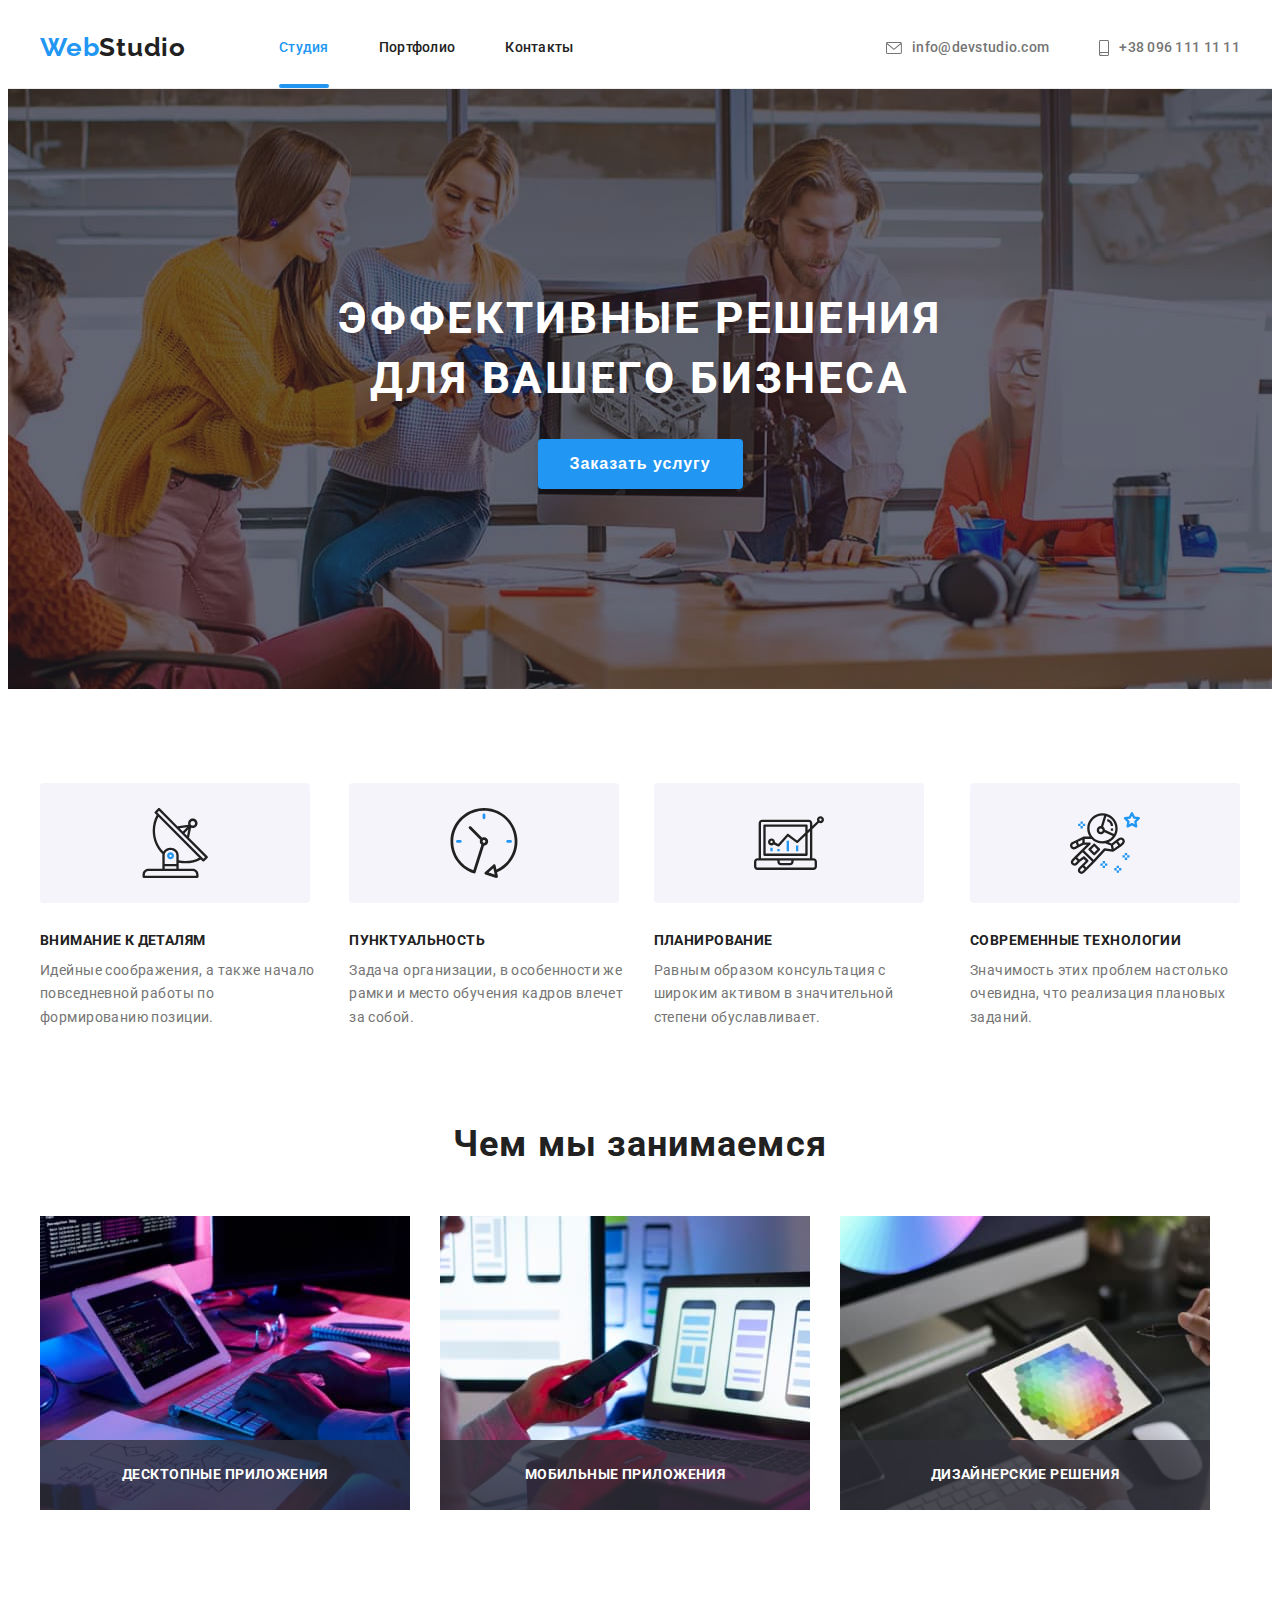
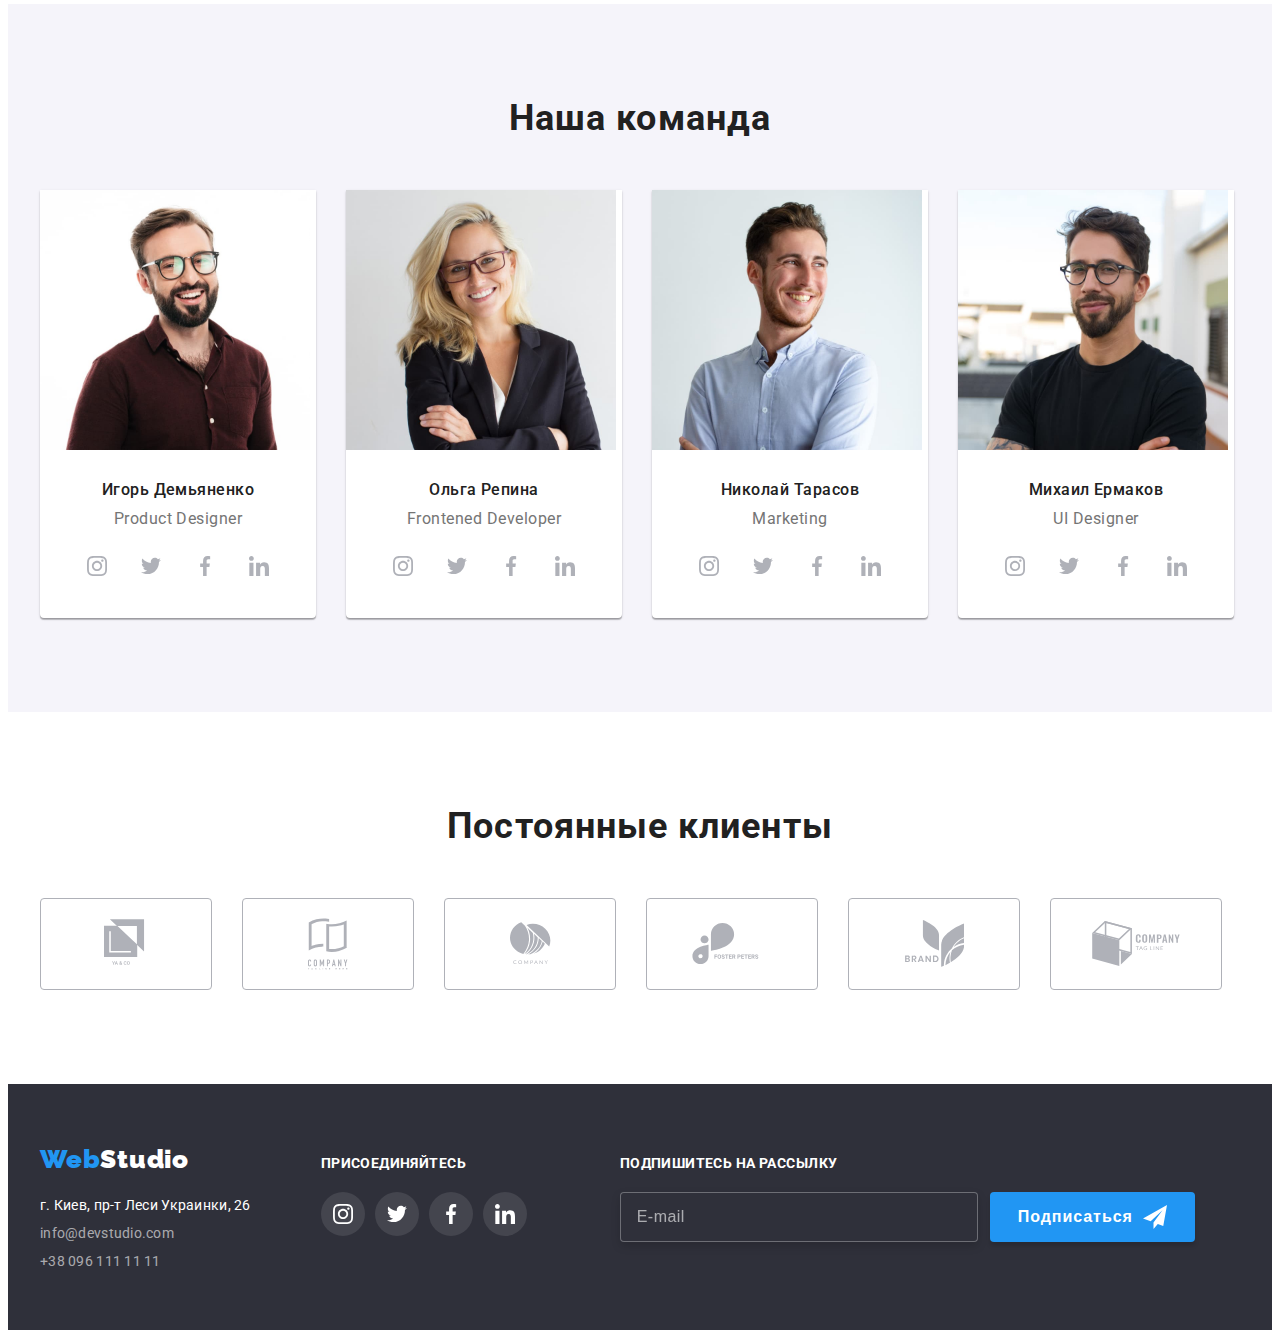
==== index.html @ 738a0e09 "added  files" ====
<!DOCTYPE html>
<html lang="ru">
<head>
    <meta charset="UTF-8">
    <meta http-equiv="X-UA-Compatible" content="IE=edge">
    <meta name="viewport" content="width=device-width, initial-scale=1.0">
     <title> Студия </title>
     <link rel="preconnect" href="https://fonts.gstatic.com">
    <link href="https://fonts.googleapis.com/css2?family=Raleway:wght@700&family=Roboto:wght@400;500;700;900&display=swap"
        rel="stylesheet">
    <link rel="stylesheet" href="https://cdnjs.cloudflare.com/ajax/libs/modern-normalize/1.0.0/modern-normalize.min.css" integrity="sha512-ISS7cAi1PEhQ8jnbJpJZMd29NlhNj4AWYyLOSp2CE/CsHxTCu+r+t0D2yoJudVrd0/8fTVPUVDzY5Tvli75u/g==" crossorigin="anonymous" />
    <link rel="stylesheet" href="./css/main.min.css">
</head>
<body class="body">
    <header class="page-header page-header--border">
        <div class="container header">
            <nav class="navigation">
                <a class="logo logo__theme-light link" href="./index.html">
                    <span class="logo__accent-text ">Web</span>Studio </a>
                <ul class="navigation__list list">
                    <li class="navigation__item">
                        <a class="navigation__link link navigation__link--current" href="./index.html">Студия</a>
                    </li>
                    <li class="navigation__item">
                        <a class="navigation__link link"
                            href="./portfolio.html">Портфолио</a>
                    </li>
                    <li class="navigation__item">
                        <a class="navigation__link link" href="">Контакты</a>
                    </li>
                </ul>
            </nav>
            <ul class="navigation__list list">
                <li class="navigation__item"> <a class="navigation__contact link" href="mailto:info@devstudio.com">
                        <svg class="navigation__icon" width="16" height="12">
                            <use href="./images/icons.svg#envelope"></use>
                        </svg>
                        info@devstudio.com</a></li>
                <li class="navigation__item">
                    <a class="navigation__contact link" href="tel:+380961111111">
                        <svg class="navigation__icon" width="10" height="16">
                            <use href="./images/icons.svg#smartphone"></use>
                        </svg>
                        +38 096 111 11 11</a>
                </li>
            </ul>
        </div>
    </header>
    <main>
    <!--HERO-->
    <section class="page-hero page-hero--overlay">
        <div class="container">
    <h1 class="hero__title" > Эффективные решения<br/>
        для вашего бизнеса
    </h1>
    <button class="button hero__button button--active" type="button" data-modal-open>Заказать услугу</button>
</div>
    </section>

    <!--softskills-->
    <section class="page-feature">
        <h2 class="visually-hidden">Особенности</h2>
<div class="container">
    <ul class="feature list">
        <li class="feature__item ">
            <div class="feature__logo">
                <svg class="feature__image" width="70" height="70">
                    <use href="./images/icons.svg#antenna"></use>
                </svg>
            </div>
            <h3 class="feature__title ">Внимание к деталям</h3>
            <p class="feature__text"> Идейные соображения, а также начало повседневной работы по формированию позиции.</p>
        </li>
        <li class="feature__item">
            <div class="feature__logo">
                <svg class="feature__image" width="70" height="70">
                    <use href="./images/icons.svg#clock"></use>
                </svg>
            </div>
            <h3 class="feature__title">Пунктуальность</h3>
            <p class="feature__text">Задача организации, в особенности же рамки и место обучения кадров влечет за собой.</p>
        </li>
        <li class="feature__item">
            <div class="feature__logo">
                <svg class="feature__image" width="70" height="70">
                    <use href="./images/icons.svg#diagram"></use>
                </svg>
           </div>
            <h3 class="feature__title">Планирование</h3>
            <p class="feature__text">Равным образом консультация с широким активом в значительной степени обуславливает.</p>
        </li>
        <li class="feature__item">
            <div class="feature__logo">
                <svg class="feature__image" width="70" height="70">
                    <use href="./images/icons.svg#astronaut"></use>
                </svg>
           </div>
            <h3 class="feature__title ">Современные технологии</h3>
            <p class="feature__text">Значимость этих проблем настолько очевидна, что реализация плановых заданий.</p>
        </li>
    </ul>
</div>
    </section >
    <!--Whatwearedoing-->
    <section class="page-work">
    <div class="container">
        <h2 class="title">Чем мы занимаемся</h2>
        <ul class="work list"> 
            <li class="work__item">
                <div class="thumb">
                    <img  class="thumb__image" src="./images/whatwearedoing/img-11.jpg" alt="написание программы по алгоритму" width="370">
                    <div class="product">
                        <p class="product__name">Десктопные приложения</p>
                    </div>   
                </div>
            </li>
            <li class="work__item">
                <div class="thumb">
                    <img  class="thumb__image" src="./images/whatwearedoing/img-22.jpg" alt="составление дизайна для мобильного" width="370" >
                    <div class="product">
                        <p class="product__name">Мобильные приложения</p>
                    </div>
                </div>
            </li>

                    <li class="work__item">
                        <div class="thumb">
                            <img  class="thumb__image" src="./images/whatwearedoing/img-33.jpg" alt="выбор цвета" width="370">
                            <div class="product">
                                <p class="product__name">Дизайнерские решения</p>
                            </div>
                        </div>
                    </li>
        </ul>
    </div>
    </section>
    <!--Ourteam-->  
    <section class="page-team">
     <div class="container">
        <h2 class   ="title">Наша команда</h2>
      <ul class="team list">
          <li class="team__item"><img class="team__image" src="./images/ourteam/img-11.jpg" alt="Игорь Демьяненко " width="270" height="260">
    <div class="card">
        <h3 class="card__name">Игорь Демьяненко</h3>
    <p class="card__position">Product Designer</p>      
    <ul class="social-networks list">
        <li class="social-networks__item">
            <a class="social-networks__link link" href="">
                <svg class="social-networks__icon" width="20" height="20">
                    <use href="./images/icons.svg#instagram"></use>
                </svg>
            </a>
        </li>
        <li class="social-networks__item">
            <a class="social-networks__link link" href="">
                <svg class="social-networks__icon" width="20" height="20">
                    <use href="./images/icons.svg#twitter"></use>
                </svg>
            </a>
        </li>
        <li class="social-networks__item">
            <a class="social-networks__link link" href="">
                <svg class="social-networks__icon" width="20" height="20">
                    <use href="./images/icons.svg#facebook"></use>
                </svg>
            </a>
        </li>
        <li class="social-networks__item">
            <a class="social-networks__link link" href="">
                <svg class="social-networks__icon" width="20" height="20">
                    <use href="./images/icons.svg#linkedin"></use>
                </svg>
            </a>
        </li>                            
    </ul>
</div>
</li>
      <li class="team__item">
          <img class="team__image" src="./images/ourteam/img-44.jpg" alt="Ольга Репина"  width="270" height="260">
       <div class="card">
        <h3 class="card__name">Ольга Репина</h3>
    <p class="card__position">Frontened Developer</p>
    <ul class="social-networks list">
        <li class="social-networks__item">
            <a class="social-networks__link link" href="">
                <svg class="social-networks__icon" width="20" height="20">
                    <use href="./images/icons.svg#instagram"></use>
                </svg>
            </a>
        </li>
        <li class="social-networks__item">
            <a class="social-networks__link link" href="">
                <svg class="social-networks__icon" width="20" height="20">
                    <use href="./images/icons.svg#twitter"></use>
                </svg>
            </a>
        </li>
        <li class="social-networks__item">
            <a class="social-networks__link link" href="">
                <svg class="social-networks__icon" width="20" height="20">
                    <use href="./images/icons.svg#facebook"></use>
                </svg>
            </a>
        </li>
        <li class="social-networks__item">
            <a class="social-networks__link link" href="">
                <svg class="social-networks__icon" width="20" height="20">
                    <use href="./images/icons.svg#linkedin"></use>
                </svg>
            </a>
        </li>                            
    </ul>
</div>  
</li>
      <li class="team__item"><img  class="team__image" src="./images/ourteam/img-33.jpg" alt="Николай Тарасов"  width="270" height="260">
        <div class="card">
        <h3 class="card__name">Николай Тарасов</h3>
    <p class="card__position">Marketing</p>
    <ul class="social-networks list">
        <li class="social-networks__item">
            <a class="social-networks__link" href="">
                <svg class="social-networks__icon" width="20" height="20">
                    <use href="./images/icons.svg#instagram"></use>
                </svg>
            </a>
        </li>
        <li class="social-networks__item">
            <a class="social-networks__link" href="">
                <svg class="social-networks__icon" width="20" height="20">
                    <use href="./images/icons.svg#twitter"></use>
                </svg>
            </a>
        </li>
        <li class="social-networks__item">
            <a class="social-networks__link" href="">
                <svg class="social-networks__icon" width="20" height="20">
                    <use href="./images/icons.svg#facebook"></use>
                </svg>
            </a>
        </li>
        <li class="social-networks__item">
            <a class="social-networks__link" href="">
                <svg class="social-networks__icon" width="20" height="20">
                    <use href="./images/icons.svg#linkedin"></use>
                </svg>
            </a>
        </li>                            
    </ul>
        </div>
        </li>
      <li class="team__item">
          <img class="team__image" src="./images/ourteam/img-22.jpg" alt="Михаил Ермаков"  width="270" height="260">
        <div class="card">
        <h3 class="card__name">Михаил Ермаков</h3>
    <p class="card__position">UI Designer</p>
    <ul class="social-networks list">
        <li class="social-networks__item">
            <a class="social-networks__link" href="">
                <svg class="social-networks__icon" width="20" height="20">
                    <use href="./images/icons.svg#instagram"></use>
                </svg>
            </a>
        </li>
        <li class="social-networks__item">
            <a class="social-networks__link" href="">
                <svg class="social-networks__icon" width="20" height="20">
                    <use href="./images/icons.svg#twitter"></use>
                </svg>
            </a>
        </li>
        <li class="social-networks__item">
            <a class="social-networks__link" href="">
                <svg class="social-networks__icon" width="20" height="20">
                    <use href="./images/icons.svg#facebook"></use>
                </svg>
            </a>
        </li>
        <li class="social-networks__item">
            <a class="social-networks__link" href="">
                <svg class="social-networks__icon" width="20" height="20">
                    <use href="./images/icons.svg#linkedin"></use>
                </svg>
            </a>
        </li>                            
    </ul>
</div>
</li>
</ul>
</div>
</section>
  <!--Regular customers-->
      <section class="page-clients">
        <div class="container">
            <h2 class="title">Постоянные клиенты</h2>
            <ul class="clients list">
                <li class="clients__item">
                    <a class="clients__link link" href="">
                        <svg class="clients__icon" width="44.27" height="49.23">
                            <use href="./images/icons.svg#client1"></use>
                        </svg>
                    </a>
                </li>
                <li class="clients__item">
                    <a class="clients__link link" href="">
                        <svg class="clients__icon" width="40" height="52">
                            <use href="./images/icons.svg#client2"></use>
                        </svg>
                    </a>
                </li>
                <li class="clients__item">
                    <a class="clients__link link" href="">
                        <svg class="clients__icon" width="41" height="42.6">
                            <use href="./images/icons.svg#client3"></use>
                        </svg>
                    </a>
                </li>
                <li class="clients__item">
                    <a class="clients__link link" href="">
                        <svg class="clients__icon" width="79.66" height="42.02">
                            <use href="./images/icons.svg#client4"></use>
                        </svg>
                    </a>
                </li>
                <li class="clients__item">
                    <a class="clients__link link" href="">
                        <svg class="clients__icon" width="59" height="47">
                            <use href="./images/icons.svg#client5"></use>
                        </svg>
                    </a>
                </li>
                <li class="clients__item">
                    <a class="clients__link link" href="">
                        <svg class="clients__icon" width="88.48" height="45.44">
                            <use href="./images/icons.svg#client6"></use>
                        </svg>
                    </a>
                </li>                   
            </ul>
        </div>
    </section>
    </main>
    <!--Contact information-->
    <footer class="page-footer">
      <div class="container">
            <div>
                <a class="logo logo__theme-dark link" href="./index.html">
                    <span class="logo__accent-text ">Web</span>Studio </a>
                <address class="address">
                    <ul class="address__list list">
                        <li class="address__item">
                            <a class="address__link link" href="https://goo.gl/maps/1tTXgN1BTGEtPTfN8"
                                target="_blank" rel="noopener noreferrer"> г. Киев, пр-т Леси Украинки, 26</a></li>
                        <li class="address__item">
                            <a class="address__link page-footer__contact link" href="mailto:info@devstudio.com">info@devstudio.com</a></li>
                        <li class="address__item">
                            <a class="address__link page-footer__contact link" href="tel:380961111111">+38 096 111 11 11</a>
                        </li>
                    </ul>
                </address>
            </div>
            <div class="footer-social">
                <h2 class="footer-social__title">присоединяйтесь</h2>
                <ul class="footer-social__list list">
                    <li class="footer-social__item">
                        <a class="footer-social__link link" href="">
                            <svg class="footer-social__icon" width="20" height="20">
                                <use href="./images/icons.svg#instagram"></use>
                            </svg>
                        </a>
                    </li>
                    <li class="footer-social__item">
                        <a class="footer-social__link link" href="">
                            <svg class="footer-social__icon" width="20" height="20">
                                <use href="./images/icons.svg#twitter"></use>
                            </svg>
                        </a>
                    </li>
                    <li class="footer-social__item">
                        <a class="footer-social__link link" href="">
                            <svg class="footer-social__icon" width="20" height="20">
                                <use href="./images/icons.svg#facebook"></use>
                            </svg>
                        </a>
                    </li>
                    <li class="footer-social__item">
                        <a class="footer-social__link link" href="">
                            <svg class="footer-social__icon" width="20" height="20">
                                <use href="./images/icons.svg#linkedin"></use>
                            </svg>
                        </a>
                    </li>
                </ul>
            </div>
            <div class="subscription">
                <b class="subscription__title">Подпишитесь на рассылку</b>
                <form class="subscription__form">
                    <input class="subscription__email" type="email" name="subscription-email" placeholder="E-mail">
                    <button class="button subscription__button" type="submit">Подписаться
                        <svg class="button__icon" width="24" height="24">
                            <use href="./images/icons.svg#icon-send"></use>
                        </svg>
                    </button>
                </form>
            </div>
        </div>       
    </footer>

    <div class="backdrop is-hidden" data-modal>
        <div class="modal">
            <button class="modal-button--close" type="button" data-modal-close>
                <svg class="modal-button__icon" width="18" height="18">
                    <use href="./images/icons.svg#close-black"></use>
                </svg>
                </button>
                <form  class="modal-form" autocomplete="off">
                    <b class="message">Оставьте свои данные, мы вам перезвоним</b>
                    <label for="name" class="modal-form__field">Имя</label>
                        <div class="form-wrapper">
                            <input class="form-wrapper__input" type="text" name="name" id="name" required minlength="2">
                            <svg class="form-wrapper__icon" width="18" height="18">
                                <use href="./images/icons.svg#person-black"></use>
                            </svg>
                        </div>
                    
                        <label for="tel" class="modal-form__field">Телефон</label>
                        <div class="form-wrapper">
                            <input class="form-wrapper__input" type="tel" name="tel" id="tel" required pattern="[0-9]{3}-[0-9]{3}-[0-9]{2}-[0-9]{2}">
                            <svg class="form-wrapper__icon" width="18" height="18">
                                <use href="./images/icons.svg#phone-black"></use>
                            </svg>
                        </div>
        
                        <label for="mail" class="modal-form__field">Почта</label>
                        <div class="form-wrapper">
                            <input class="form-wrapper__input" type="email" name="mail" id="mail">
                            <svg class="form-wrapper__icon" width="18" height="18">
                                <use href="./images/icons.svg#email-black"></use>
                            </svg>
                        </div>
                        <label class="modal-form__field" for="comment">Комментарий</label>
                        <textarea class="modal-form__message" name="comment" id="comment" placeholder="Введите текст"></textarea>
                        <input class="modal-form__term visually-hidden" type="checkbox" name="user-term" id="user-term">
                        <label class="modal-form__check-desc" for="user-term">Соглашаюсь с рассылкой и принимаю&nbsp;
                            <a class="policy-link" href="">Условия договора</a>
                        </label>
                       
                       
                        <button class="button form__button button--active" type="submit">Отправить</button>   
                        
                        
                </form>
        </div>
    </div>

    <script src="./js/modal.js"></script>
</body>
</html>
---- css/main.min.css ----
:root{--main-font: "Roboto", sans-serif;--secondary-font: "Raleway", sans-serif;--primary-text-colour: #757575;--title-text-colour: #ffffff;--secondary-title-text-colour: #212121;--primary-bg-colour: #ffffff;--secondary-bg-colour: #2f303a;--third-bg-colour: #188ce8;--accent-colour: #2196f3;--fourth-bg-colour: #f5f4fa;--footer-colour: rgba(255, 255, 255, 0.6);--our-team-color: #f5f4fa;--footer-1: rgba(255, 255, 255, 0.1);--timing-function: cubic-bezier(0.4, 0, 0.2, 1)}.visually-hidden{position:absolute !important;clip:rect(1px 1px 1px 1px);clip:rect(1px, 1px, 1px, 1px);padding:0 !important;border:0 !important;height:1px !important;width:1px !important;overflow:hidden}body{background-color:var(--primary-bg-colour);color:var(--primary-text-colour);font-family:var(--main-font)}h1,h2,h3,p{margin:0}ul,ol{margin:0;padding:0}img{display:block}.link{text-decoration:none}.list{list-style:none}.address{font-style:normal}.container{width:1200px;margin:0 auto;padding-left:15px;padding-right:15px}.logo{font-family:var(--secondary-font);font-weight:900;font-size:26px;line-height:1.19;letter-spacing:0.03em;display:inline-block}.logo__theme-light{color:var(--secondary-title-text-colour);font-weight:bold;margin-right:93px;padding-top:24px;padding-bottom:25px}.logo__accent-text{font-size:26px;line-height:1.19;color:var(--accent-colour)}.logo__theme-dark{color:var(--primary-bg-colour);margin-bottom:20px}.title{font-weight:700;font-size:36px;line-height:1.16;text-align:center;letter-spacing:0.03em;color:var(--secondary-title-text-colour);margin-bottom:50px}.page-header--border{border-bottom:1px solid #ececec}.button{display:flex;min-width:200px;padding:10px 32px;align-items:center;text-align:center;font-weight:700;font-size:16px;line-height:1.87;letter-spacing:0.06em;cursor:pointer;color:var(--primary-bg-colour);background-color:var(--accent-colour);border-style:none;box-shadow:0px 4px 4px rgba(0,0,0,0.15);border-radius:4px;transition:background-color 250ms var(--timing-function)}.button--active:hover,.button--active:focus{background-color:var(--third-bg-colour)}.page-header .container{display:flex;align-items:center}.navigation{display:flex;align-items:center}.navigation__list{display:flex;align-items:center;margin-left:auto}.navigation__item:not(:last-child){margin-right:50px}.navigation__contact{font-family:var(--main-font);font-weight:500;font-size:14px;line-height:1.14;letter-spacing:0.02em;color:var(--primary-text-colour);padding-top:32px;padding-bottom:32px;display:inline-block}.navigation__link{font-family:var(--main-font);font-weight:500;font-size:14px;line-height:1.14;letter-spacing:0.02em;color:var(--secondary-title-text-colour);padding-top:32px;padding-bottom:32px;display:inline-block;transition:color 250ms var(--timing-function)}.navigation__link:hover,.navigation__link:focus,.navigation__link:active{color:var(--accent-colour)}.navigation__contact:hover,.navigation__contact:focus,.navigation__contact:active{color:var(--accent-colour)}.navigation__link--current{color:var(--accent-colour)}.navigation__contact{display:flex;align-items:center;fill:currentcolor;transition:color 250ms var(--timing-function)}.navigation__icon{margin-right:10px;transition:fill 250ms var(--timing-function)}.navigation__contact:hover .navigation_icon,.navigation__contact:focus .navigation_icon{fill:var(--accent-colour)}.navigation__item{position:relative}.navigation__link--current::after{content:"";bottom:0;left:0;position:absolute;width:100%;height:4px;border-radius:2px;background-color:var(--accent-colour)}.page-hero{background-color:var(--secondary-bg-colour);text-align:center}.page-hero--overlay{max-width:1600px;max-height:600px;margin-left:auto;margin-right:auto;background-image:linear-gradient(to right, rgba(47,48,58,0.4), rgba(47,48,58,0.4)),url("../images/hero.jpg");background-repeat:no-repeat;background-position:center;background-size:cover}.page-hero .container{padding-top:200px;padding-bottom:200px}.hero__title{font-weight:700;font-size:44px;line-height:1.36;text-align:center;letter-spacing:0.06em;text-transform:uppercase;color:var(--primary-bg-colour);margin-bottom:30px}.hero__button{display:inline-block}.page-feature{padding-top:94px}.feature{display:flex}.feature .feature__item{width:calc((100%-90px) / 4);margin-right:30px}.feature .feature__item:last-child{margin-right:0}.feature__title{font-weight:700;font-size:14px;line-height:1.14;letter-spacing:0.03em;text-transform:uppercase;color:var(--secondary-title-text-colour);margin-bottom:10px}.feature__text{font-weight:400;font-size:14px;line-height:1.71;letter-spacing:0.03em}.feature__logo{display:flex;width:270px;height:120px;align-items:center;justify-content:center;border-radius:4px;background-color:var(--our-team-color);margin-bottom:30px}.page-work{padding-top:94px;padding-bottom:94px}.work{display:flex}.work .work__item{width:calc((100% - 60px) / 3);margin-right:30px}.work__item :last-child{margin-right:0}.thumb{position:relative}.product{position:absolute;bottom:0;left:0;width:370px;height:70px;background:rgba(47,48,58,0.8);display:flex;align-items:center;justify-content:center;opacity:1;transition:opacity 250ms var(--timing-function)}.product__name{font-weight:700;font-size:14px;line-height:1.14;letter-spacing:0.03em;text-transform:uppercase;color:var(--primary-bg-colour)}.page-team{background-color:var(--our-team-color);padding-top:94px;padding-bottom:94px}.team{display:flex}.team .team__item{width:calc((100% - 90px) / 4);margin-right:30px;background:var(--primary-bg-colour);box-shadow:0px 1px 3px rgba(0,0,0,0.12),0px 1px 1px rgba(0,0,0,0.14),0px 2px 1px rgba(0,0,0,0.2);border-radius:0px 0px 4px 4px}.team .team_item :last-child{margin-right:0}.card{padding:30px 35px;text-align:center}.card__name{font-weight:500;font-size:16px;line-height:1.19;text-align:center;letter-spacing:0.03em;color:var(--secondary-title-text-colour);margin-bottom:10px}.card__position{font-weight:400;font-size:16px;line-height:1.19;text-align:center;letter-spacing:0.03em}.social-networks{display:flex;margin-top:16px}.social-networks .social-networks__item{width:calc((100%-30px) / 4);margin-right:10px}.social-networks .social-networks__item:last-child{margin-right:0}.social-networks__link{display:flex;width:44px;height:44px;align-items:center;justify-content:center;border-radius:50%;fill:#afb1b8;transition:fill 250ms var(--timing-function),background-color 250ms var(--timing-function)}.social-networks__link:hover,.social-networks__link:focus{fill:var(--primary-bg-colour);background-color:var(--accent-colour)}.page-clients{padding-top:94px;padding-bottom:94px}.clients{display:flex}.clients .clients__item{width:calc((100%-150px) / 6);margin-right:30px}.clients .clients__item:last-child{margin-right:0}.clients__link{display:flex;width:170px;height:90px;align-items:center;justify-content:center;border:1px solid #afb1b8;border-radius:4px;fill:#afb1b8;transition:fill 250ms var(--timing-function),border-color 250ms var(--timing-function)}.clients__link:hover,.clients__link:focus{fill:var(--accent-colour);border-color:var(--accent-colour)}.page-footer{background-color:var(--secondary-bg-colour)}.page-footer .container{padding-top:60px;padding-bottom:60px;display:flex;align-items:baseline}.address__item{margin-bottom:9px}.address__item:last-child{margin-bottom:0}.address__link{font-family:var(--main-font);font:weight 400px;font-size:14px;line-height:1.14;letter-spacing:0.02em;color:var(--title-text-colour)}.page-footer__contact{color:rgba(255,255,255,0.6)}.footer-social{margin-left:70px}.footer-social__title{font-weight:700;font-size:14px;line-height:1.14;letter-spacing:0.03em;text-transform:uppercase;color:var(--primary-bg-colour);margin-bottom:20px}.footer-social__list{display:flex}.footer-social__item{width:calc((100%-30px) / 4);margin-right:10px}.footer-social__item:last-child{margin-right:0}.footer-social__link{display:flex;width:44px;height:44px;align-items:center;justify-content:center;border-radius:50%;fill:var(--primary-bg-colour);background-color:rgba(255,255,255,0.1);transition:background-color 250ms var(--timing-function)}.footer-social__list{display:flex}.footer-social__item{width:calc((100%-30px) / 4);margin-right:10px}.footer-social__item:last-child{margin-right:0}.footer-social__link{display:flex;width:44px;height:44px;align-items:center;justify-content:center;border-radius:50%;fill:var(--primary-bg-colour);background-color:var(--footer-1)}.footer-social__link:hover,.footer-social__link:focus{background-color:var(--accent-colour)}.subscription{display:block;margin-left:93px}.subscription__title{font-weight:bold;font-size:14px;line-height:1.14;letter-spacing:0.03em;text-transform:uppercase;color:var(--primary-bg-colour)}.subscription__form{display:flex;margin-top:20px}.subscription__email{display:flex;width:358px;height:50px;padding:15px 16px;margin-right:12px;align-items:center;font-weight:400;font-size:16px;line-height:1.25;letter-spacing:0.03em;border:1px solid rgba(255,255,255,0.3);box-sizing:border-box;filter:drop-shadow(0px 4px 4px rgba(0,0,0,0.15));border-radius:4px;background:var(--secondary-bg-colour);color:rgba(255,255,255,0.6)}.subscription__email::placeholder{color:rgba(255,255,255,0.6)}.subscription__button{padding:10px 28px;justify-content:center}.button__icon{margin-left:10px}.backdrop{position:fixed;top:0;left:0;width:100%;height:100%;background:rgba(0,0,0,0.2);opacity:1}.backdrop.is-hidden{opacity:0;pointer-events:none;visibility:hidden;transition:opacity 250ms var(--timing-function),pointer-events 250ms var(--timing-function),visibility 250ms var(--timing-function)}.backdrop.is-hidden .modal{transform:translate(-50%, -50%) scale(0.6)}.modal{position:absolute;top:50%;left:50%;transform:translate(-50%, -50%) scale(1);min-width:528px;min-height:581px;background-color:var(--primary-bg-colour);box-shadow:0px 1px 3px rgba(0,0,0,0.12),0px 1px 1px rgba(0,0,0,0.14),0px 2px 1px rgba(0,0,0,0.2);border-radius:4px;z-index:2;transition:transform 250ms var(--timing-function)}.modal-button--close{position:absolute;display:flex;align-items:center;justify-content:center;top:8px;right:8px;width:30px;height:30px;border-radius:50%;background:var(--primary-bg-colour);border:1px solid rgba(0,0,0,0.1);cursor:pointer}.modal-button__icon{fill:currentColor;transition:fill 250ms var(--timing-function)}.modal-button--close:hover .modal-button__icon{fill:var(--accent-colour)}.modal-form{display:flex;flex-direction:column;padding:40px}.modal-form__field{font-weight:normal;font-size:12px;line-height:1.166;letter-spacing:0.01em;color:var(--primary-text-colour);margin-bottom:4px}.message{font-weight:700;font-size:20px;line-height:1.15;text-align:center;letter-spacing:0.03em;color:var(--secondary-title-text-colour);margin-top:0;margin-bottom:12px}.form-wrapper{position:relative;display:block;margin-bottom:10px}.form-wrapper__input{width:100%;height:40px;border:1px solid rgba(33,33,33,0.2);border-radius:4px;padding-left:42px;padding-right:12px;transition:border-color 250ms var(--timing-function)}.form-wrapper__input:focus{outline:none;border-color:var(--accent-colour)}.form-wrapper__icon{position:absolute;top:50%;left:12px;transform:translateY(-50%);display:block;fill:var(--title-color);transition:fill 250ms var(--timing-function)}.form-wrapper__input:focus+.form-wrapper__icon{fill:var(--accent-colour)}.modal-form__message{width:100%;height:120px;border:1px solid rgba(33,33,33,0.2);border-radius:4px;padding:12px 16px;margin-bottom:20px;resize:none;transition:border-color 250ms var(--timing-function)}.modal-form__message::placeholder{color:rgba(117,117,117,0.5)}.modal-form__message:focus{outline:none;border-color:var(--accent-colour)}.modal-form__check-desc{display:flex;font-weight:400;font-size:14px;line-height:1.71;letter-spacing:0.03em;color:var(--primary-text-colour);align-items:center}.modal-form__check-desc::before{display:block;content:"";width:16px;height:15px;border:2px solid #000000;border-radius:2px;cursor:pointer;margin-right:8px;transition:border 250ms var(--timing-function)}.modal-form__term:checked+.modal-form__check-desc::before{background-image:url("../images/icon-check.svg");background-position:center;border-color:transparent;background-color:var(--accent-colour);background-repeat:no-repeat}.modal-form__term:focus+.modal-form__check-desc::before{border:2px solid var(--accent-colour);border-radius:2px;transition:250ms var(--timing-function)}.policy-link{font-weight:400;font-size:14px;line-height:1.714;letter-spacing:0.03em;color:var(--accent-colour)}.form__button{align-self:center;display:inline-block;margin-top:30px}
/*# sourceMappingURL=main.min.css.map */
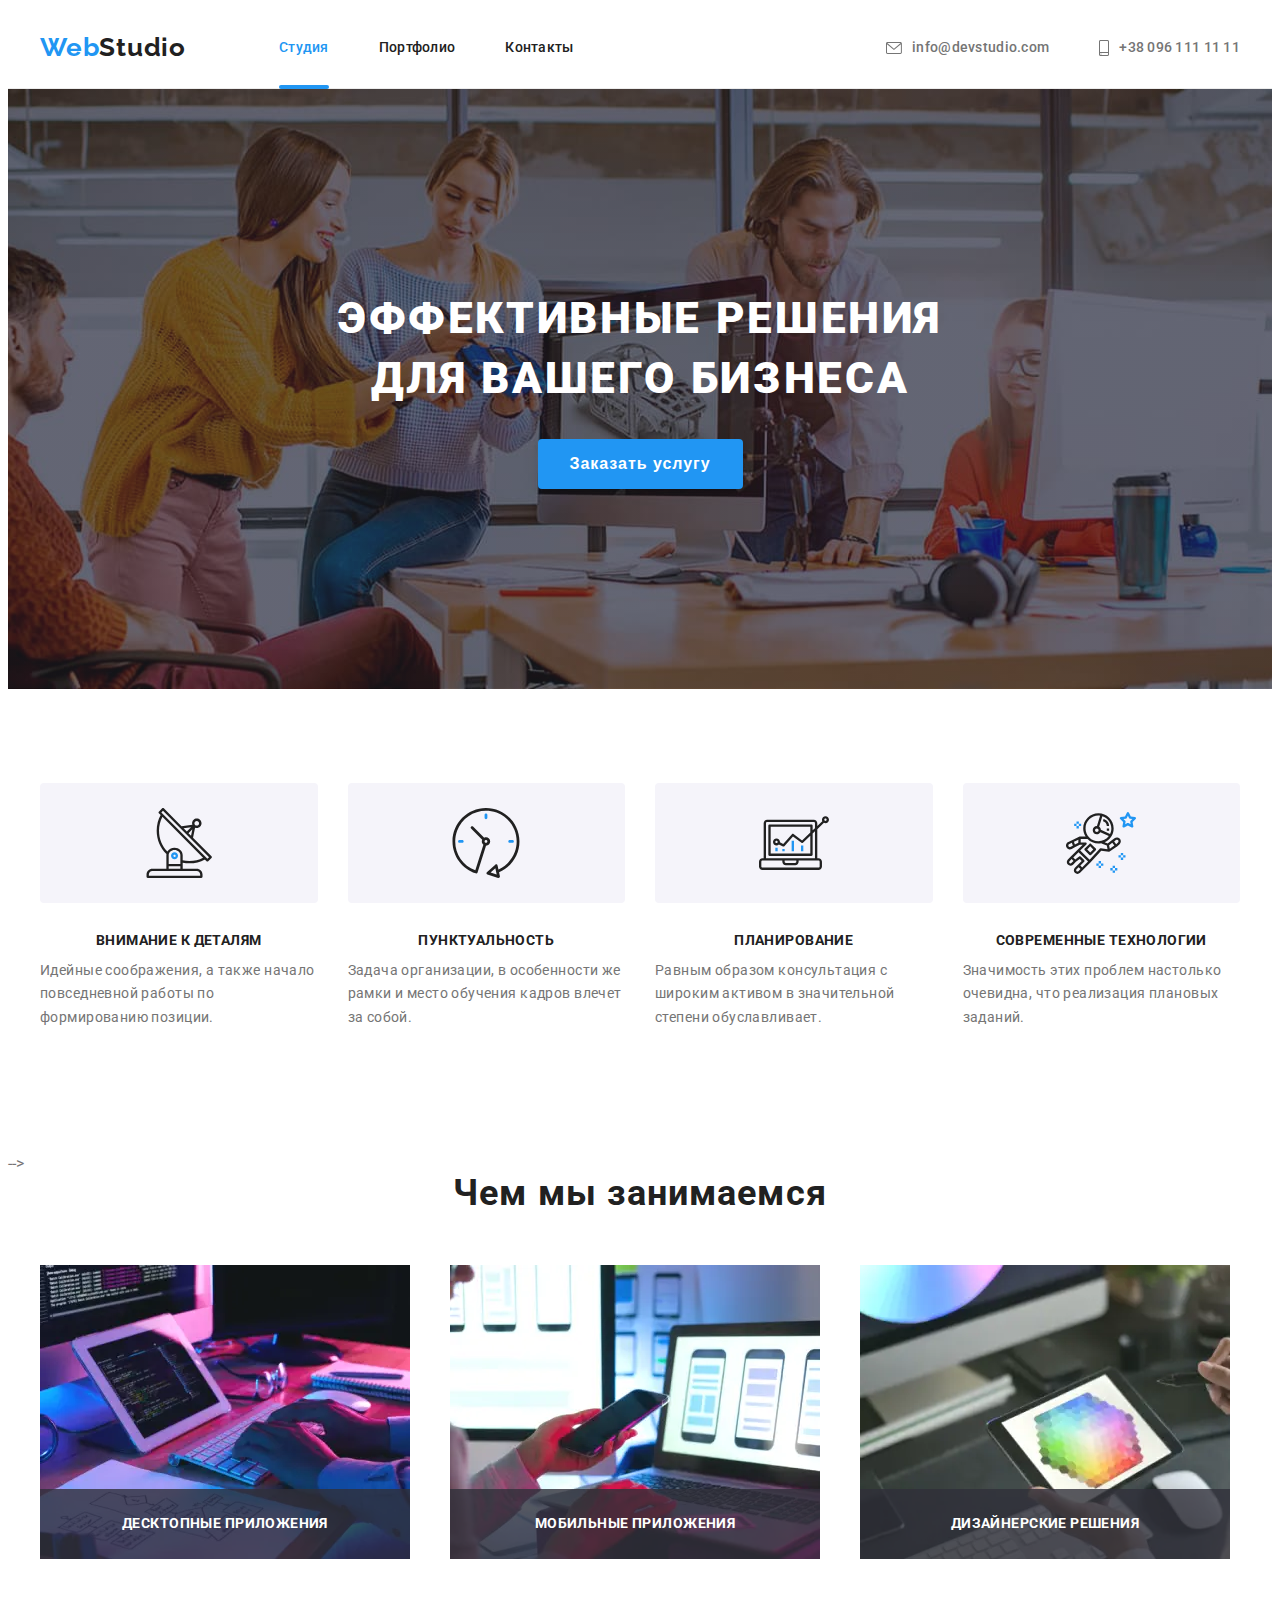
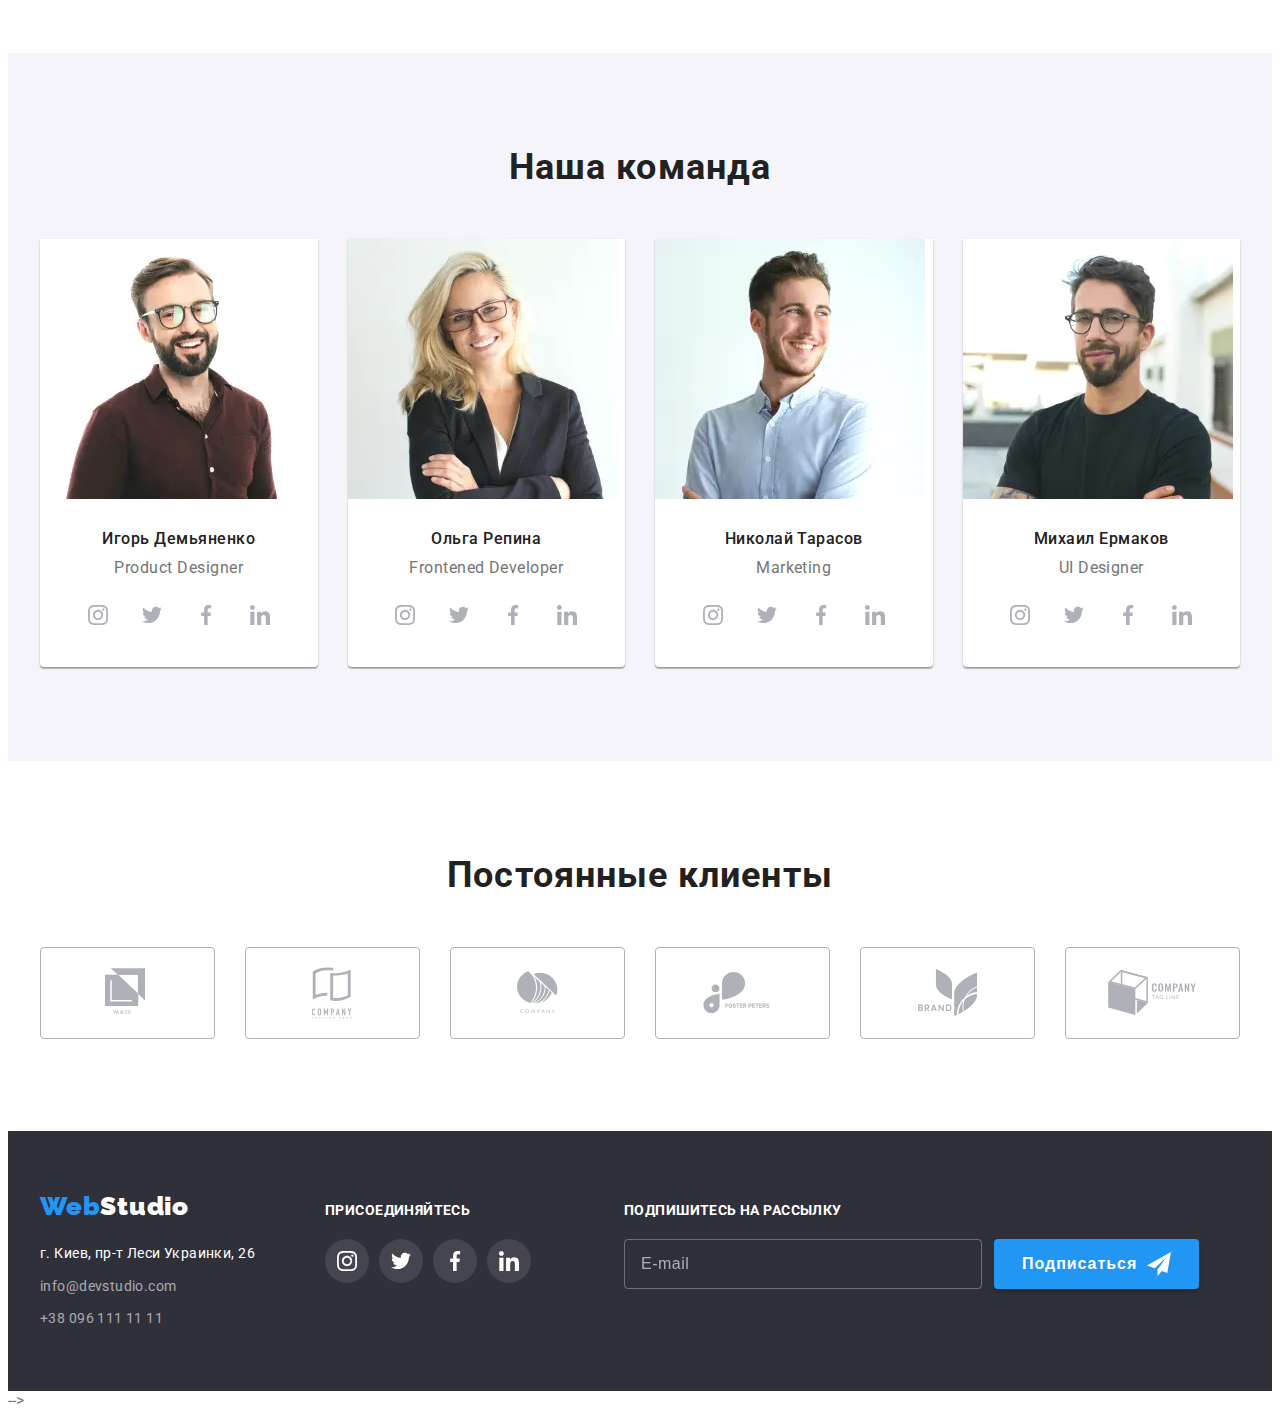
==== commit 7561bd18: "changing" ====
--- a/index.html
+++ b/index.html
@@ -1,4 +1,4 @@
-<!DOCTYPE html>
+    <!DOCTYPE html>
 <html lang="ru">
 <head>
     <meta charset="UTF-8">
@@ -13,7 +13,7 @@
 </head>
 <body class="body">
     <header class="page-header page-header--border">
-        <div class="container header">
+        <div class="container page-header">
             <nav class="navigation">
                 <a class="logo logo__theme-light link" href="./index.html">
                     <span class="logo__accent-text ">Web</span>Studio </a>
@@ -30,20 +30,78 @@
                     </li>
                 </ul>
             </nav>
-            <ul class="navigation__list list">
-                <li class="navigation__item"> <a class="navigation__contact link" href="mailto:info@devstudio.com">
-                        <svg class="navigation__icon" width="16" height="12">
+
+            <button class="burger__btn"  type="button" data-menu-button>
+                <svg class="burger__icon" width="40" height="40" aria-label="мобильное меню">
+                    <use href="./images/icons.svg#burger"></use>
+                </svg>
+            </button>
+            <ul class="contact list">
+                <li class="contact__item">
+                    <a class="contact__link link" href="mailto:info@devstudio.com">
+                        <svg class="contact__icon" width="16" height="12">
                             <use href="./images/icons.svg#envelope"></use>
                         </svg>
                         info@devstudio.com</a></li>
-                <li class="navigation__item">
-                    <a class="navigation__contact link" href="tel:+380961111111">
-                        <svg class="navigation__icon" width="10" height="16">
+                <li class="contact__item">
+                    <a class="contact__link link" href="tel:+380961111111">
+                        <svg class="contact__icon" width="10" height="16">
                             <use href="./images/icons.svg#smartphone"></use>
                         </svg>
                         +38 096 111 11 11</a>
                 </li>
             </ul>
+            <div class="mobile-menu" data-menu>
+                <button type="button" class="mobile-menu-close__btn" data-menu-close>
+                    <svg class="mobile-menu-close__icon" width="40" height="40" aria-label="закрытия мобильного меню">
+                        <use href="./images/icons.svg#close-icon"></use>
+                    </svg>
+                </button>
+                <ul class="mobile-menu__list list">
+                    <li class="mobile-menu__item">
+                        <a class="mobile-menu__link link mobile-menu__link--current" href="./index.html">Студия</a>
+                    </li>
+                    <li class="mobile-menu__item">
+                        <a class="mobile-menu__link link" href="./portfolio.html">Портфолио</a>
+                    </li>
+                    <li class="mobile-menu__item">
+                        <a class="mobile-menu__link link" href="">Контакты</a>
+                    </li>                    
+                </ul>
+
+                <ul class="menu-contact__list list">
+                    <li class="menu-contact__item">
+                        <a class="menu-contact__tel link" href="tel:380961111111">
+                            +38 096 111 11 11
+                        </a>
+                    </li>
+
+                    <li class="menu-contact__item">
+                        <a class="menu-contact__mail link" href="mailto:info@devstudio.com">
+                            info@devstudio.com
+                        </a>
+                    </li>                 
+                </ul>
+
+                <ul class="menu-social__list list">
+                    <li class="menu-social__item">
+                        <a class="menu-social__link link" href="">Instagram</a>
+                    </li>
+
+                    <li class="menu-social__item">
+                        <a class="menu-social__link link" href="">Twitter</a>
+                    </li>
+
+                    <li class="menu-social__item">
+                        <a class="menu-social__link link" href="">Facebook</a>
+                    </li>
+
+                    <li class="menu-social__item">
+                        <a class="menu-social__link link" href="">LinkedIn</a>
+                    </li>                    
+                </ul>
+
+            </div>
         </div>
     </header>
     <main>
@@ -100,7 +158,7 @@
         </li>
     </ul>
 </div>
-    </section >
+    </section >-->
     <!--Whatwearedoing-->
     <section class="page-work">
     <div class="container">
@@ -108,7 +166,13 @@
         <ul class="work list"> 
             <li class="work__item">
                 <div class="thumb">
-                    <img  class="thumb__image" src="./images/whatwearedoing/img-11.jpg" alt="написание программы по алгоритму" width="370">
+
+                    <picture class="picture-team">
+                                <source srcset="./images/desktop/we-doing/img-1-des.webp 1x, ./images/desktop/we-doing/img-1-des@2x.webp 2x " media="(min-width: 1200px)" type="image/webp">
+                                <source srcset="./images/desktop/we-doing/img-1-des.jpg 1x, ./images/desktop/we-doing/img-1-des@2x.jpg 2x " media="(min-width: 1200px)" type="image/jpg">
+                                <img class="thumb__image" src="./images/desktop/we-doing/img-1-des.jpg" alt="Чем мы занимаемся">
+                            </picture>
+
                     <div class="product">
                         <p class="product__name">Десктопные приложения</p>
                     </div>   
@@ -116,7 +180,13 @@
             </li>
             <li class="work__item">
                 <div class="thumb">
-                    <img  class="thumb__image" src="./images/whatwearedoing/img-22.jpg" alt="составление дизайна для мобильного" width="370" >
+                    <picture > 
+                        <source srcset="./images/desktop/we-doing/img-2-des.webp 1x, ./images/desktop/we-doing/img-2-des@2x.webp 2x "
+                            media="(min-width: 1200px)" type="image/webp">
+                        <source srcset="./images/desktop/we-doing/img-2-des.jpg 1x, ./images/desktop/we-doing/img-2-des@2x.jpg 2x "
+                            media="(min-width: 1200px)" type="image/jpg">
+                        <img class="thumb__image" src="./images/desktop/we-doing/img-2-des.jpg" alt="Чем мы занимаемся">
+                    </picture class="picture-team">
                     <div class="product">
                         <p class="product__name">Мобильные приложения</p>
                     </div>
@@ -125,7 +195,15 @@
 
                     <li class="work__item">
                         <div class="thumb">
-                            <img  class="thumb__image" src="./images/whatwearedoing/img-33.jpg" alt="выбор цвета" width="370">
+
+                            <picture class="picture-team">
+                                <source srcset="./images/desktop/we-doing/img-3-des.webp 1x, ./images/desktop/we-doing/img-3-des@2x.webp 2x "
+                                    media="(min-width: 1200px)" type="image/webp">
+                                <source srcset="./images/desktop/we-doing/img-3-des.jpg 1x, ./images/desktop/we-doing/img-3-des@2x.jpg 2x "
+                                    media="(min-width: 1200px)" type="image/jpg">
+                                <img class="thumb__image" src="./images/desktop/we-doing/img-3-des.jpg" alt="Чем мы занимаемся">
+                            </picture>   
+
                             <div class="product">
                                 <p class="product__name">Дизайнерские решения</p>
                             </div>
@@ -134,12 +212,23 @@
         </ul>
     </div>
     </section>
+
     <!--Ourteam-->  
     <section class="page-team">
      <div class="container">
         <h2 class   ="title">Наша команда</h2>
       <ul class="team list">
-          <li class="team__item"><img class="team__image" src="./images/ourteam/img-11.jpg" alt="Игорь Демьяненко " width="270" height="260">
+          <li class="team__item">
+            <picture class="picture-team">
+                <source srcset="./images/desktop/team/team-photo-igor-des.webp 1x, ./images/desktop/team/team-photo-igor-des@2x.webp 2x" media="(min-width: 1200px)" type="image/webp">
+                <source srcset="./images/desktop/team/team-photo-igor-des.jpg 1x, ./images/desktop/team/team-photo-igor-des@2x.jpg 2x" media="(min-width: 1200px)" type="image/jpg">
+                <source srcset="./images/tablet/team/team-photo-igor-tab.webp 1x, ./images/tablet/team/team-photo-igor-tab@2x.webp 2x" media="(min-width: 768px)" type="image/webp">
+                <source srcset="./images/tablet/team/team-photo-igor-tab.jpg 1x, ./images/tablet/team/team-photo-igor-tab@2x.jpg 2x" media="(min-width: 768px)" type="image/jpg">
+                <source srcset="./images/mobile/team/team-photo-igor-mob.webp 1x, ./images/mobile/team/team-photo-igor-mob@2x.webp 2x" media="(min-width: 480px)" type="image/webp">
+                <source srcset="./images/mobile/team/team-photo-igor-mob.jpg 1x, ./images/mobile/team/team-photo-igor-mob@2x.jpg 2x" media="(min-width: 480px)" type="image/jpg">
+                <img class="team__image" src="./images/mobile/team/team-photo-igor-mob.jpg" alt="член команды">
+            </picture>    
+
     <div class="card">
         <h3 class="card__name">Игорь Демьяненко</h3>
     <p class="card__position">Product Designer</p>      
@@ -176,7 +265,27 @@
 </div>
 </li>
       <li class="team__item">
-          <img class="team__image" src="./images/ourteam/img-44.jpg" alt="Ольга Репина"  width="270" height="260">
+               <picture class="picture-team">
+                            <source
+                                srcset="./images/desktop/team/team-photo-olga-des.webp 1x, ./images/desktop/team/team-photo-olga-des@2x.webp 2x"
+                                media="(min-width: 1200px)" type="image/webp">
+                            <source
+                                srcset="./images/desktop/team/team-photo-olga-des.jpg 1x, ./images/desktop/team/team-photo-olga-des@2x.jpg 2x"
+                                media="(min-width: 1200px)" type="image/jpg">
+                            <source
+                                srcset="./images/tablet/team/team-photo-olga-tab.webp 1x, ./images/tablet/team/team-photo-olga-tab@2x.webp 2x"
+                                media="(min-width: 768px)" type="image/webp">
+                            <source srcset="./images/tablet/team/team-photo-olga-tab.jpg 1x, ./images/tablet/team/team-photo-olga-tab@2x.jpg 2x"
+                                media="(min-width: 768px)" type="image/jpg">
+                            <source
+                                srcset="./images/mobile/team/team-photo-olga-mob.webp 1x, ./images/mobile/team/team-photo-olga-mob@2x.webp 2x"
+                                media="(min-width: 480px)" type="image/webp">
+                            <source srcset="./images/mobile/team/team-photo-olga-mob.jpg 1x, ./images/mobile/team/team-photo-olga-mob@2x.jpg 2x"
+                                media="(min-width: 480px)" type="image/jpg">
+                        
+                            <img class="team__image" src="./images/mobile/team/team-photo-olga-mob.jpg" alt="член команды">
+                        </picture>
+
        <div class="card">
         <h3 class="card__name">Ольга Репина</h3>
     <p class="card__position">Frontened Developer</p>
@@ -212,7 +321,29 @@
     </ul>
 </div>  
 </li>
-      <li class="team__item"><img  class="team__image" src="./images/ourteam/img-33.jpg" alt="Николай Тарасов"  width="270" height="260">
+      <li class="team__item">
+
+        <picture class="picture-team">
+            <source
+                srcset="./images/desktop/team/team-photo-nicholay-des.webp 1x, ./images/desktop/team/team-photo-nicholay-des@2x.webp 2x"
+                media="(min-width: 1200px)" type="image/webp">
+            <source
+                srcset="./images/desktop/team/team-photo-nicholay-des.jpg 1x, ./images/desktop/team/team-photo-nicholay-des@2x.jpg 2x"
+                media="(min-width: 1200px)" type="image/jpg">
+            <source
+                srcset="./images/tablet/team/team-photo-nicholay-tab.webp 1x, ./images/tablet/team/team-photo-nicholay-tab@2x.webp 2x"
+                media="(min-width: 768px)" type="image/webp">
+            <source srcset="./images/tablet/team/team-photo-nicholay-tab.jpg 1x, ./images/tablet/team/team-photo-nicholay-tab@2x.jpg 2x"
+                media="(min-width: 768px)" type="image/jpg">
+            <source
+                srcset="./images/mobile/team/team-photo-nicholay-mob.webp 1x, ./images/mobile/team/team-photo-nicholay-mob@2x.webp 2x"
+                media="(min-width: 480px)" type="image/webp">
+            <source srcset="./images/mobile/team/team-photo-nicholay-mob.jpg 1x, ./images/mobile/team/team-photo-nicholay-mob@2x.jpg 2x"
+                media="(min-width: 480px)" type="image/jpg">
+        
+            <img class="team__image" src="./images/mobile/team/team-photo-nicholay-mob.jpg" alt="член команды">
+        </picture>
+
         <div class="card">
         <h3 class="card__name">Николай Тарасов</h3>
     <p class="card__position">Marketing</p>
@@ -249,7 +380,29 @@
         </div>
         </li>
       <li class="team__item">
-          <img class="team__image" src="./images/ourteam/img-22.jpg" alt="Михаил Ермаков"  width="270" height="260">
+         <picture class="picture-team">
+                            <source
+                                srcset="./images/desktop/team/team-photo-michael-des.webp 1x, ./images/desktop/team/team-photo-michael-des@2x.webp 2x"
+                                media="(min-width: 1200px)" type="image/webp">
+                            <source
+                                srcset="./images/desktop/team/team-photo-michael-des.jpg 1x, ./images/desktop/team/team-photo-michael-des@2x.jpg 2x"
+                                media="(min-width: 1200px)" type="image/jpg">
+                            <source
+                                srcset="./images/tablet/team/team-photo-michael-tab.webp 1x, ./images/tablet/team/team-photo-michael-tab@2x.webp 2x"
+                                media="(min-width: 768px)" type="image/webp">
+                            <source
+                                srcset="./images/tablet/team/team-photo-michael-tab.jpg 1x, ./images/tablet/team/team-photo-michael-tab@2x.jpg 2x"
+                                media="(min-width: 768px)" type="image/jpg">
+                            <source
+                                srcset="./images/mobile/team/team-photo-michael-mob.webp 1x, ./images/mobile/team/team-photo-michael-mob@2x.webp 2x"
+                                media="(min-width: 480px)" type="image/webp">
+                            <source
+                                srcset="./images/mobile/team/team-photo-michael-mob.jpg 1x, ./images/mobile/team/team-photo-michael-mob@2x.jpg 2x"
+                                media="(min-width: 480px)" type="image/jpg">
+                        
+                            <img class="team__image" src="./images/mobile/team/team-photo-michael-mob.jpg" alt="член команды">
+                        </picture>
+
         <div class="card">
         <h3 class="card__name">Михаил Ермаков</h3>
     <p class="card__position">UI Designer</p>
@@ -289,7 +442,8 @@
 </div>
 </section>
   <!--Regular customers-->
-      <section class="page-clients">
+
+     <section class="page-clients">
         <div class="container">
             <h2 class="title">Постоянные клиенты</h2>
             <ul class="clients list">
@@ -341,71 +495,82 @@
     </main>
     <!--Contact information-->
     <footer class="page-footer">
-      <div class="container">
-            <div>
-                <a class="logo logo__theme-dark link" href="./index.html">
-                    <span class="logo__accent-text ">Web</span>Studio </a>
-                <address class="address">
-                    <ul class="address__list list">
-                        <li class="address__item">
-                            <a class="address__link link" href="https://goo.gl/maps/1tTXgN1BTGEtPTfN8"
-                                target="_blank" rel="noopener noreferrer"> г. Киев, пр-т Леси Украинки, 26</a></li>
-                        <li class="address__item">
-                            <a class="address__link page-footer__contact link" href="mailto:info@devstudio.com">info@devstudio.com</a></li>
-                        <li class="address__item">
-                            <a class="address__link page-footer__contact link" href="tel:380961111111">+38 096 111 11 11</a>
-                        </li>
-                    </ul>
-                </address>
-            </div>
-            <div class="footer-social">
-                <h2 class="footer-social__title">присоединяйтесь</h2>
-                <ul class="footer-social__list list">
-                    <li class="footer-social__item">
-                        <a class="footer-social__link link" href="">
-                            <svg class="footer-social__icon" width="20" height="20">
-                                <use href="./images/icons.svg#instagram"></use>
-                            </svg>
-                        </a>
-                    </li>
-                    <li class="footer-social__item">
-                        <a class="footer-social__link link" href="">
-                            <svg class="footer-social__icon" width="20" height="20">
-                                <use href="./images/icons.svg#twitter"></use>
-                            </svg>
-                        </a>
-                    </li>
-                    <li class="footer-social__item">
-                        <a class="footer-social__link link" href="">
-                            <svg class="footer-social__icon" width="20" height="20">
-                                <use href="./images/icons.svg#facebook"></use>
-                            </svg>
-                        </a>
-                    </li>
-                    <li class="footer-social__item">
-                        <a class="footer-social__link link" href="">
-                            <svg class="footer-social__icon" width="20" height="20">
-                                <use href="./images/icons.svg#linkedin"></use>
-                            </svg>
-                        </a>
-                    </li>
-                </ul>
-            </div>
-            <div class="subscription">
-                <b class="subscription__title">Подпишитесь на рассылку</b>
-                <form class="subscription__form">
-                    <input class="subscription__email" type="email" name="subscription-email" placeholder="E-mail">
-                    <button class="button subscription__button" type="submit">Подписаться
-                        <svg class="button__icon" width="24" height="24">
-                            <use href="./images/icons.svg#icon-send"></use>
-                        </svg>
-                    </button>
-                </form>
-            </div>
-        </div>       
-    </footer>
-
-    <div class="backdrop is-hidden" data-modal>
+        <div class="container footer-container">
+           <div class="footer-content">
+               <div>
+                 <a class="logo logo__theme-dark link" href="./index.html">
+                     <span class="logo__accent-text ">Web</span>Studio
+                    </a>
+                 <address class="address">
+                     <ul class="address__list list">
+                         <li class="address__item">
+                             <a class="address__link link" href="https://goo.gl/maps/1tTXgN1BTGEtPTfN8"
+                                 target="_blank" rel="noopener noreferrer"> г. Киев, пр-т Леси Украинки, 26
+                               </a>
+                           </li>
+                         <li class="address__item">
+                             <a class="address__link page-footer__contact link" href="mailto:info@devstudio.com">info@devstudio.com
+
+                             </a>
+                           </li>
+                         <li class="address__item">
+                             <a class="address__link page-footer__contact link" href="tel:380961111111">+38 096 111 11 11
+
+                             </a>
+                         </li>
+                     </ul>
+                 </address>
+             </div>
+
+             <div class="footer-social">
+                 <h2 class="footer-social__title">присоединяйтесь</h2>
+                 <ul class="footer-social__list list">
+                     <li class="footer-social__item">
+                         <a class="footer-social__link link" href="">
+                             <svg class="footer-social__icon" width="20" height="20">
+                                 <use href="./images/icons.svg#instagram"></use>
+                             </svg>
+                         </a>
+                     </li>
+                     <li class="footer-social__item">
+                         <a class="footer-social__link link" href="">
+                             <svg class="footer-social__icon" width="20" height="20">
+                                 <use href="./images/icons.svg#twitter"></use>
+                             </svg>
+                         </a>
+                     </li>
+                     <li class="footer-social__item">
+                         <a class="footer-social__link link" href="">
+                             <svg class="footer-social__icon" width="20" height="20">
+                                 <use href="./images/icons.svg#facebook"></use>
+                             </svg>
+                         </a>
+                     </li>
+                     <li class="footer-social__item">
+                         <a class="footer-social__link link" href="">
+                             <svg class="footer-social__icon" width="20" height="20">
+                                 <use href="./images/icons.svg#linkedin"></use>
+                             </svg>
+                         </a>
+                     </li>
+                 </ul>
+              </div>
+       </div>
+             <div class="subscription">
+                 <b class="subscription__title">Подпишитесь на рассылку</b>
+                 <form class="subscription__form">
+                     <input class="subscription__email" type="email" name="subscription-email" placeholder="E-mail">
+                     <button class="button subscription__button" type="submit">Подписаться
+                         <svg class="button__icon" width="24" height="24">
+                             <use href="./images/icons.svg#icon-send"></use>
+                         </svg>
+                     </button>
+                 </form>
+             </div>
+         </div>       
+     </footer>
+
+   <div class="backdrop is-hidden" data-modal>
         <div class="modal">
             <button class="modal-button--close" type="button" data-modal-close>
                 <svg class="modal-button__icon" width="18" height="18">
@@ -413,7 +578,7 @@
                 </svg>
                 </button>
                 <form  class="modal-form" autocomplete="off">
-                    <b class="message">Оставьте свои данные, мы вам перезвоним</b>
+                    <b class="modal-form_title">Оставьте свои данные, мы вам перезвоним</b>
                     <label for="name" class="modal-form__field">Имя</label>
                         <div class="form-wrapper">
                             <input class="form-wrapper__input" type="text" name="name" id="name" required minlength="2">
@@ -450,8 +615,9 @@
                         
                 </form>
         </div>
-    </div>
-
-    <script src="./js/modal.js"></script>
+    </div>-->
+
+<script src="./js/modal.js"></script>
+<script src="./js/mobile-menu.js"></script>
 </body>
 </html>--- a/css/main.min.css
+++ b/css/main.min.css
@@ -1,2 +1,6 @@
-:root{--main-font: "Roboto", sans-serif;--secondary-font: "Raleway", sans-serif;--primary-text-colour: #757575;--title-text-colour: #ffffff;--secondary-title-text-colour: #212121;--primary-bg-colour: #ffffff;--secondary-bg-colour: #2f303a;--third-bg-colour: #188ce8;--accent-colour: #2196f3;--fourth-bg-colour: #f5f4fa;--footer-colour: rgba(255, 255, 255, 0.6);--our-team-color: #f5f4fa;--footer-1: rgba(255, 255, 255, 0.1);--timing-function: cubic-bezier(0.4, 0, 0.2, 1)}.visually-hidden{position:absolute !important;clip:rect(1px 1px 1px 1px);clip:rect(1px, 1px, 1px, 1px);padding:0 !important;border:0 !important;height:1px !important;width:1px !important;overflow:hidden}body{background-color:var(--primary-bg-colour);color:var(--primary-text-colour);font-family:var(--main-font)}h1,h2,h3,p{margin:0}ul,ol{margin:0;padding:0}img{display:block}.link{text-decoration:none}.list{list-style:none}.address{font-style:normal}.container{width:1200px;margin:0 auto;padding-left:15px;padding-right:15px}.logo{font-family:var(--secondary-font);font-weight:900;font-size:26px;line-height:1.19;letter-spacing:0.03em;display:inline-block}.logo__theme-light{color:var(--secondary-title-text-colour);font-weight:bold;margin-right:93px;padding-top:24px;padding-bottom:25px}.logo__accent-text{font-size:26px;line-height:1.19;color:var(--accent-colour)}.logo__theme-dark{color:var(--primary-bg-colour);margin-bottom:20px}.title{font-weight:700;font-size:36px;line-height:1.16;text-align:center;letter-spacing:0.03em;color:var(--secondary-title-text-colour);margin-bottom:50px}.page-header--border{border-bottom:1px solid #ececec}.button{display:flex;min-width:200px;padding:10px 32px;align-items:center;text-align:center;font-weight:700;font-size:16px;line-height:1.87;letter-spacing:0.06em;cursor:pointer;color:var(--primary-bg-colour);background-color:var(--accent-colour);border-style:none;box-shadow:0px 4px 4px rgba(0,0,0,0.15);border-radius:4px;transition:background-color 250ms var(--timing-function)}.button--active:hover,.button--active:focus{background-color:var(--third-bg-colour)}.page-header .container{display:flex;align-items:center}.navigation{display:flex;align-items:center}.navigation__list{display:flex;align-items:center;margin-left:auto}.navigation__item:not(:last-child){margin-right:50px}.navigation__contact{font-family:var(--main-font);font-weight:500;font-size:14px;line-height:1.14;letter-spacing:0.02em;color:var(--primary-text-colour);padding-top:32px;padding-bottom:32px;display:inline-block}.navigation__link{font-family:var(--main-font);font-weight:500;font-size:14px;line-height:1.14;letter-spacing:0.02em;color:var(--secondary-title-text-colour);padding-top:32px;padding-bottom:32px;display:inline-block;transition:color 250ms var(--timing-function)}.navigation__link:hover,.navigation__link:focus,.navigation__link:active{color:var(--accent-colour)}.navigation__contact:hover,.navigation__contact:focus,.navigation__contact:active{color:var(--accent-colour)}.navigation__link--current{color:var(--accent-colour)}.navigation__contact{display:flex;align-items:center;fill:currentcolor;transition:color 250ms var(--timing-function)}.navigation__icon{margin-right:10px;transition:fill 250ms var(--timing-function)}.navigation__contact:hover .navigation_icon,.navigation__contact:focus .navigation_icon{fill:var(--accent-colour)}.navigation__item{position:relative}.navigation__link--current::after{content:"";bottom:0;left:0;position:absolute;width:100%;height:4px;border-radius:2px;background-color:var(--accent-colour)}.page-hero{background-color:var(--secondary-bg-colour);text-align:center}.page-hero--overlay{max-width:1600px;max-height:600px;margin-left:auto;margin-right:auto;background-image:linear-gradient(to right, rgba(47,48,58,0.4), rgba(47,48,58,0.4)),url("../images/hero.jpg");background-repeat:no-repeat;background-position:center;background-size:cover}.page-hero .container{padding-top:200px;padding-bottom:200px}.hero__title{font-weight:700;font-size:44px;line-height:1.36;text-align:center;letter-spacing:0.06em;text-transform:uppercase;color:var(--primary-bg-colour);margin-bottom:30px}.hero__button{display:inline-block}.page-feature{padding-top:94px}.feature{display:flex}.feature .feature__item{width:calc((100%-90px) / 4);margin-right:30px}.feature .feature__item:last-child{margin-right:0}.feature__title{font-weight:700;font-size:14px;line-height:1.14;letter-spacing:0.03em;text-transform:uppercase;color:var(--secondary-title-text-colour);margin-bottom:10px}.feature__text{font-weight:400;font-size:14px;line-height:1.71;letter-spacing:0.03em}.feature__logo{display:flex;width:270px;height:120px;align-items:center;justify-content:center;border-radius:4px;background-color:var(--our-team-color);margin-bottom:30px}.page-work{padding-top:94px;padding-bottom:94px}.work{display:flex}.work .work__item{width:calc((100% - 60px) / 3);margin-right:30px}.work__item :last-child{margin-right:0}.thumb{position:relative}.product{position:absolute;bottom:0;left:0;width:370px;height:70px;background:rgba(47,48,58,0.8);display:flex;align-items:center;justify-content:center;opacity:1;transition:opacity 250ms var(--timing-function)}.product__name{font-weight:700;font-size:14px;line-height:1.14;letter-spacing:0.03em;text-transform:uppercase;color:var(--primary-bg-colour)}.page-team{background-color:var(--our-team-color);padding-top:94px;padding-bottom:94px}.team{display:flex}.team .team__item{width:calc((100% - 90px) / 4);margin-right:30px;background:var(--primary-bg-colour);box-shadow:0px 1px 3px rgba(0,0,0,0.12),0px 1px 1px rgba(0,0,0,0.14),0px 2px 1px rgba(0,0,0,0.2);border-radius:0px 0px 4px 4px}.team .team_item :last-child{margin-right:0}.card{padding:30px 35px;text-align:center}.card__name{font-weight:500;font-size:16px;line-height:1.19;text-align:center;letter-spacing:0.03em;color:var(--secondary-title-text-colour);margin-bottom:10px}.card__position{font-weight:400;font-size:16px;line-height:1.19;text-align:center;letter-spacing:0.03em}.social-networks{display:flex;margin-top:16px}.social-networks .social-networks__item{width:calc((100%-30px) / 4);margin-right:10px}.social-networks .social-networks__item:last-child{margin-right:0}.social-networks__link{display:flex;width:44px;height:44px;align-items:center;justify-content:center;border-radius:50%;fill:#afb1b8;transition:fill 250ms var(--timing-function),background-color 250ms var(--timing-function)}.social-networks__link:hover,.social-networks__link:focus{fill:var(--primary-bg-colour);background-color:var(--accent-colour)}.page-clients{padding-top:94px;padding-bottom:94px}.clients{display:flex}.clients .clients__item{width:calc((100%-150px) / 6);margin-right:30px}.clients .clients__item:last-child{margin-right:0}.clients__link{display:flex;width:170px;height:90px;align-items:center;justify-content:center;border:1px solid #afb1b8;border-radius:4px;fill:#afb1b8;transition:fill 250ms var(--timing-function),border-color 250ms var(--timing-function)}.clients__link:hover,.clients__link:focus{fill:var(--accent-colour);border-color:var(--accent-colour)}.page-footer{background-color:var(--secondary-bg-colour)}.page-footer .container{padding-top:60px;padding-bottom:60px;display:flex;align-items:baseline}.address__item{margin-bottom:9px}.address__item:last-child{margin-bottom:0}.address__link{font-family:var(--main-font);font:weight 400px;font-size:14px;line-height:1.14;letter-spacing:0.02em;color:var(--title-text-colour)}.page-footer__contact{color:rgba(255,255,255,0.6)}.footer-social{margin-left:70px}.footer-social__title{font-weight:700;font-size:14px;line-height:1.14;letter-spacing:0.03em;text-transform:uppercase;color:var(--primary-bg-colour);margin-bottom:20px}.footer-social__list{display:flex}.footer-social__item{width:calc((100%-30px) / 4);margin-right:10px}.footer-social__item:last-child{margin-right:0}.footer-social__link{display:flex;width:44px;height:44px;align-items:center;justify-content:center;border-radius:50%;fill:var(--primary-bg-colour);background-color:rgba(255,255,255,0.1);transition:background-color 250ms var(--timing-function)}.footer-social__list{display:flex}.footer-social__item{width:calc((100%-30px) / 4);margin-right:10px}.footer-social__item:last-child{margin-right:0}.footer-social__link{display:flex;width:44px;height:44px;align-items:center;justify-content:center;border-radius:50%;fill:var(--primary-bg-colour);background-color:var(--footer-1)}.footer-social__link:hover,.footer-social__link:focus{background-color:var(--accent-colour)}.subscription{display:block;margin-left:93px}.subscription__title{font-weight:bold;font-size:14px;line-height:1.14;letter-spacing:0.03em;text-transform:uppercase;color:var(--primary-bg-colour)}.subscription__form{display:flex;margin-top:20px}.subscription__email{display:flex;width:358px;height:50px;padding:15px 16px;margin-right:12px;align-items:center;font-weight:400;font-size:16px;line-height:1.25;letter-spacing:0.03em;border:1px solid rgba(255,255,255,0.3);box-sizing:border-box;filter:drop-shadow(0px 4px 4px rgba(0,0,0,0.15));border-radius:4px;background:var(--secondary-bg-colour);color:rgba(255,255,255,0.6)}.subscription__email::placeholder{color:rgba(255,255,255,0.6)}.subscription__button{padding:10px 28px;justify-content:center}.button__icon{margin-left:10px}.backdrop{position:fixed;top:0;left:0;width:100%;height:100%;background:rgba(0,0,0,0.2);opacity:1}.backdrop.is-hidden{opacity:0;pointer-events:none;visibility:hidden;transition:opacity 250ms var(--timing-function),pointer-events 250ms var(--timing-function),visibility 250ms var(--timing-function)}.backdrop.is-hidden .modal{transform:translate(-50%, -50%) scale(0.6)}.modal{position:absolute;top:50%;left:50%;transform:translate(-50%, -50%) scale(1);min-width:528px;min-height:581px;background-color:var(--primary-bg-colour);box-shadow:0px 1px 3px rgba(0,0,0,0.12),0px 1px 1px rgba(0,0,0,0.14),0px 2px 1px rgba(0,0,0,0.2);border-radius:4px;z-index:2;transition:transform 250ms var(--timing-function)}.modal-button--close{position:absolute;display:flex;align-items:center;justify-content:center;top:8px;right:8px;width:30px;height:30px;border-radius:50%;background:var(--primary-bg-colour);border:1px solid rgba(0,0,0,0.1);cursor:pointer}.modal-button__icon{fill:currentColor;transition:fill 250ms var(--timing-function)}.modal-button--close:hover .modal-button__icon{fill:var(--accent-colour)}.modal-form{display:flex;flex-direction:column;padding:40px}.modal-form__field{font-weight:normal;font-size:12px;line-height:1.166;letter-spacing:0.01em;color:var(--primary-text-colour);margin-bottom:4px}.message{font-weight:700;font-size:20px;line-height:1.15;text-align:center;letter-spacing:0.03em;color:var(--secondary-title-text-colour);margin-top:0;margin-bottom:12px}.form-wrapper{position:relative;display:block;margin-bottom:10px}.form-wrapper__input{width:100%;height:40px;border:1px solid rgba(33,33,33,0.2);border-radius:4px;padding-left:42px;padding-right:12px;transition:border-color 250ms var(--timing-function)}.form-wrapper__input:focus{outline:none;border-color:var(--accent-colour)}.form-wrapper__icon{position:absolute;top:50%;left:12px;transform:translateY(-50%);display:block;fill:var(--title-color);transition:fill 250ms var(--timing-function)}.form-wrapper__input:focus+.form-wrapper__icon{fill:var(--accent-colour)}.modal-form__message{width:100%;height:120px;border:1px solid rgba(33,33,33,0.2);border-radius:4px;padding:12px 16px;margin-bottom:20px;resize:none;transition:border-color 250ms var(--timing-function)}.modal-form__message::placeholder{color:rgba(117,117,117,0.5)}.modal-form__message:focus{outline:none;border-color:var(--accent-colour)}.modal-form__check-desc{display:flex;font-weight:400;font-size:14px;line-height:1.71;letter-spacing:0.03em;color:var(--primary-text-colour);align-items:center}.modal-form__check-desc::before{display:block;content:"";width:16px;height:15px;border:2px solid #000000;border-radius:2px;cursor:pointer;margin-right:8px;transition:border 250ms var(--timing-function)}.modal-form__term:checked+.modal-form__check-desc::before{background-image:url("../images/icon-check.svg");background-position:center;border-color:transparent;background-color:var(--accent-colour);background-repeat:no-repeat}.modal-form__term:focus+.modal-form__check-desc::before{border:2px solid var(--accent-colour);border-radius:2px;transition:250ms var(--timing-function)}.policy-link{font-weight:400;font-size:14px;line-height:1.714;letter-spacing:0.03em;color:var(--accent-colour)}.form__button{align-self:center;display:inline-block;margin-top:30px}
+:root{--main-font: "Roboto", sans-serif;--secondary-font: "Raleway", sans-serif;--primary-text-colour: #757575;--title-text-colour: #ffffff;--secondary-title-text-colour: #212121;--primary-bg-colour: #ffffff;--secondary-bg-colour: #2f303a;--third-bg-colour: #188ce8;--accent-colour: #2196f3;--fourth-bg-colour: #f5f4fa;--footer-colour: rgba(255, 255, 255, 0.6);--our-team-color: #f5f4fa;--footer-1: rgba(255, 255, 255, 0.1);--timing-function: cubic-bezier(0.4, 0, 0.2, 1);--hero-colour: linear-gradient(
+      to right,
+      rgba(47, 48, 58, 0.4),
+      rgba(47, 48, 58, 0.4)
+    )}.visually-hidden{position:absolute !important;clip:rect(1px 1px 1px 1px);clip:rect(1px, 1px, 1px, 1px);padding:0 !important;border:0 !important;height:1px !important;width:1px !important;overflow:hidden}body{background-color:var(--primary-bg-colour);color:var(--primary-text-colour);font-family:var(--main-font)}h1,h2,h3,p{margin:0}ul,ol{margin:0;padding:0}img{display:block}.link{text-decoration:none}.list{list-style:none}.address{font-style:normal}.container{padding-left:15px;padding-right:15px}.page-header .container{display:flex;align-items:center;justify-content:space-between}@media screen and (min-width: 480px){.container{width:480px;margin:0 auto}}@media screen and (min-width: 768px){.container{width:768px}}@media screen and (min-width: 1200px){.container{width:1200px}}.logo{font-family:var(--secondary-font);font-weight:900;font-size:26px;line-height:1.19;letter-spacing:0.03em;display:inline-block}.logo__theme-light{color:var(--secondary-title-text-colour);font-weight:bold;margin-right:93px;padding-top:24px;padding-bottom:25px}.logo__accent-text{font-size:26px;line-height:1.19;color:var(--accent-colour)}.logo__theme-dark{color:var(--primary-bg-colour);margin-bottom:20px}.title{font-weight:700;font-size:28px;line-height:1.18;text-align:center;letter-spacing:0.03em;color:var(--secondary-title-text-colour);margin-bottom:30px}@media screen and (min-width: 1200px){.title{font-size:36px;line-height:1.16;margin-bottom:50px}}.page-header--border{border-bottom:1px solid #ececec}.button{display:flex;min-width:200px;padding:10px 32px;align-items:center;text-align:center;font-weight:700;font-size:16px;line-height:1.87;letter-spacing:0.06em;cursor:pointer;color:var(--primary-bg-colour);background-color:var(--accent-colour);border-style:none;box-shadow:0px 4px 4px rgba(0,0,0,0.15);border-radius:4px;transition:background-color 250ms var(--timing-function)}.button--active:hover,.button--active:focus{background-color:var(--third-bg-colour)}.page-header{position:relative;background-color:#ffffff}.contact__link{display:none}.mobile-menu{opacity:0;visibility:hidden;pointer-events:none}.mobile-menu.is-open{opacity:1;visibility:visible;pointer-events:auto}.burger__btn,.mobile-menu-close__btn{background-color:transparent;border:none;padding:0}.mobile-menu-close__btn{position:absolute;top:10px;right:15px}.burger__icon{fill:var(--secondary-title-text-colour);transition:fill 250ms var(--timing-function)}.burger__btn:hover .burger__icon{fill:var(--accent-colour)}.mobile-menu-close__icon{fill:var(--secondary-title-text-colour);transition:fill 250ms var(--timing-function)}.mobile-menu-close__btn:hover .mobile-menu-close__icon{fill:var(--accent-colour)}.mobile-menu{display:block;position:fixed;top:0;width:100vw;max-width:480px;height:100vh;padding:48px 40px;background-color:var(--primary-bg-colour);transform:translateY(-100%);transition:transform 250ms var(--timing-function)}.is-open{transform:translateY(0)}.mobile-menu__link{font-weight:500;font-size:40px;line-height:1.17;letter-spacing:0.02em;color:var(--secondary-title-text-colour)}.mobile-menu__item:not(:last-child){margin-bottom:32px}.menu-contact__list{margin-top:301px}.menu-contact__item:not(:last-child){margin-bottom:33px}.menu-contact__tel{font-weight:500;font-size:34px;line-height:1.17;letter-spacing:0.02em;color:var(--accent-colour)}.menu-contact__mail{font-weight:500;font-size:24px;line-height:1.16;letter-spacing:0.02em;color:var(--primary-text-colour)}.menu-social__list{display:flex;margin-top:64px}.menu-social__item:not(:last-child){border-right:1px solid rgba(33,33,33,0.2);margin-right:10px;padding-right:10px}.menu-social__link{font-weight:500;font-size:18px;line-height:1.22;letter-spacing:0.02em;color:var(--accent-colour)}.mobile-menu__link--current{color:var(--accent-colour)}@media screen and (max-width: 767px){.navigation__list{display:none}.contact{display:none}.mobile-menu__link--current{color:var(--accent-colour)}}@media screen and (min-width: 768px){.burger__btn{display:none}.mobile-menu{display:none}.page-header .container{display:flex}.navigation{display:flex;align-items:center}.navigation__list{display:flex;align-items:center}.navigation__item{position:relative}.navigation .navigation__item:not(:last-child){margin-right:50px}.navigation__link{font-family:var(--main-font);font-weight:500;font-size:14px;line-height:1.14;letter-spacing:0.02em;color:var(--secondary-title-text-colour);padding-top:32px;padding-bottom:32px;display:inline-block;transition:color 250ms var(--timing-function)}.navigation__link:hover,.navigation__link:focus,.navigation__link:active{color:var(--accent-colour)}.navigation__link .navigation__link--current{color:var(--accent-colour)}.navigation__link .navigation__link--current::after{content:"";bottom:-1px;left:0;position:absolute;width:100%;height:4px;border-radius:2px;background-color:var(--accent-colour)}.contact{display:block;margin-left:auto}.contact__link{align-items:center;font-weight:500;font-size:14px;line-height:1.14;letter-spacing:0.02em;color:var(--primary-text-colour);padding-top:5px;padding-bottom:5px;display:inline-block;fill:currentcolor;transition:color 250ms var(--timing-function)}.contact__link:hover,.contact__link:focus{color:var(--accent-colour)}.contact__icon{margin-right:10px;transition:fill 250ms var(--timing-function)}.contact__link:hover .contact__icon,.contact__link:focus .contact__icon{fill:var(--accent-colour)}}@media screen and (min-width: 1200px){.contact{display:flex;align-items:center}.contact__item:not(:last-child){margin-right:50px}.contact__link{display:flex;align-items:center;padding-top:32px;padding-bottom:32px}}.navigation__link--current{color:var(--accent-colour)}.navigation__link--current::after{content:"";bottom:-1px;left:0;position:absolute;width:100%;height:4px;border-radius:2px;background-color:var(--accent-colour)}.page-hero{background-color:var(--secondary-bg-colour)}.page-hero .container{padding-top:118px;padding-bottom:118px}.page-hero--overlay{margin-left:auto;margin-right:auto;background-image:var(--hero-colour),url("../images/mobile/hero/hero-mob.jpg");text-align:center;background-repeat:no-repeat;background-position:center;background-size:cover}@media (min-device-pixel-ratio: 2), (-webkit-min-device-pixel-ratio: 2), (min-resolution: 192dpi), (min-resolution: 2dppx){.page-hero--overlay{background-image:var(--hero-colour),url("../images/mobile/hero/hero-mob@2x.jpg")}}.hero__title{font-weight:900;font-size:26px;line-height:1.6;text-align:center;letter-spacing:0.06em;text-transform:uppercase;color:var(--primary-bg-colour);margin-bottom:30px}.hero__button{display:inline-block}@media screen and (min-width: 768px){.page-hero--overlay{background-image:var(--hero-colour),url("../images/tablet/hero/hero-tab.jpg")}}@media screen and (min-width: 768px) and (min-device-pixel-ratio: 2), screen and (min-width: 768px) and (-webkit-min-device-pixel-ratio: 2), screen and (min-width: 768px) and (min-resolution: 192dpi), screen and (min-width: 768px) and (min-resolution: 2dppx){.page-hero--overlay{background-image:var(--hero-colour),url("../images/tablet/hero/hero-tab@2x.jpg")}}@media screen and (min-width: 1200px){.page-hero .container{padding-top:200px;padding-bottom:200px}.page-hero--overlay{max-width:1600px;background-image:var(--hero-colour),url("../images/desktop/hero/hero-des.jpg")}}@media screen and (min-width: 1200px) and (min-device-pixel-ratio: 2), screen and (min-width: 1200px) and (-webkit-min-device-pixel-ratio: 2), screen and (min-width: 1200px) and (min-resolution: 192dpi), screen and (min-width: 1200px) and (min-resolution: 2dppx){.page-hero--overlay{background-image:var(--hero-colour),url("../images/desktop/hero/hero-des@2x.jpg")}}@media screen and (min-width: 1200px){.hero__title{font-size:44px;line-height:1.36}}.page-feature{padding-top:60px;padding-bottom:60px}.feature{display:block}.feature__item{width:100%}.feature__item:not(:last-child){margin-bottom:30px}.feature__title{text-align:center;font-weight:700;font-size:14px;line-height:1.14;letter-spacing:0.03em;text-transform:uppercase;color:var(--secondary-title-text-colour);margin-bottom:10px}.feature__text{font-weight:400;font-size:14px;line-height:1.71;letter-spacing:0.03em}.feature__logo{display:flex;height:120px;align-items:center;justify-content:center;border-radius:4px;background-color:var(--our-team-color);margin-bottom:30px}@media screen and (min-width: 768px) and (max-width: 1199px){.feature{display:flex;flex-wrap:wrap;justify-content:space-between}.feature__item{width:calc((100% - 30px) / 2)}.feature__item:nth-last-child(-n+2){margin-bottom:0px}}@media screen and (min-width: 1200px){.page-feature{padding-top:94px;padding-bottom:94px}.feature{display:flex;flex-wrap:nowrap}.feature .feature__item{flex-basis:calc((100%-90px) / 4);margin-right:30px}.feature .feature__item:last-child{margin-right:0px}}.page-work{display:none}@media screen and (min-width: 1200px){.page-work{display:unset}.work{display:flex;padding-bottom:94px}.work__item{width:calc((100% - 60px) / 3);margin-right:30px}.work__item:last-child{margin-right:0}.thumb{position:relative}.product{position:absolute;bottom:0;left:0;width:370px;height:70px;background:rgba(47,48,58,0.8);display:flex;align-items:center;justify-content:center;opacity:1;transition:opacity 250ms var(--timing-function)}.product__name{font-weight:700;font-size:14px;line-height:1.14;letter-spacing:0.03em;text-transform:uppercase;color:var(--primary-bg-colour)}}.page-team{background-color:var(--our-team-color);padding-top:60x;padding-bottom:60px}.team{display:block}.team__item{width:100%;background:var(--primary-bg-colour);border-radius:0px 0px 4px 4px;box-shadow:0px 1px 3px rgba(0,0,0,0.12),0px 1px 1px rgba(0,0,0,0.14),0px 2px 1px rgba(0,0,0,0.2)}.team__item:not(:last-child){margin-bottom:30px}@media screen and (min-width: 1200px){.team__item:not(:last-child){margin-bottom:0px}}.card{padding:30px 0}.card__name{font-weight:500;font-size:16px;line-height:1.19;text-align:center;letter-spacing:0.03em;color:var(--secondary-title-text-colour);margin-bottom:10px}.card__position{font-weight:400;font-size:16px;line-height:1.19;text-align:center;letter-spacing:0.03em;margin-bottom:16px}.social-networks{display:flex;width:206px;justify-content:space-between;margin-left:auto;margin-right:auto}.social-networks__link{display:flex;width:44px;height:44px;align-items:center;justify-content:center;border-radius:50%;fill:#afb1b8;transition:fill 250ms var(--timing-function),background-color 250ms var(--timing-function)}.social-networks__link:hover,.social-networks__link:focus{fill:var(--primary-bg-colour);background-color:var(--accent-colour)}@media screen and (min-width: 320px) and (max-width: 767px){.team__item{width:100%;max-width:450px}.picture-team>img{display:block;height:100%;width:100%;object-fit:cover}}@media screen and (min-width: 768px){.team{display:flex;flex-wrap:wrap;justify-content:space-between}.team__item{width:calc((100% - 30px) / 2)}.team__item:nth-last-child(-n+2){margin-bottom:0px}}@media screen and (min-width: 1200px){.page-team{padding-top:94px;padding-bottom:94px}.team__item{width:calc((100% - 30px * 3) / 4)}}.page-clients{padding-top:60px;padding-bottom:60px}.clients{display:flex;flex-wrap:wrap;justify-content:space-between}.clients__item{display:flex;margin-bottom:30px;width:calc((100% - 30px) / 2);height:90px}.clients__item:nth-last-child(-n+2){margin-bottom:0px}.clients__link{display:flex;width:100%;height:100%;align-items:center;justify-content:center;border:1px solid #afb1b8;border-radius:4px;fill:#afb1b8;transition:fill 250ms var(--timing-function),border-color 250ms var(--timing-function)}.clients__link:hover,.clients__link:focus{fill:var(--accent-colour);border-color:var(--accent-colour)}@media screen and (min-width: 768px){.clients__item{width:calc((100% - 30px * 2) / 3)}.client__item:nth-last-child(-n+3){margin-bottom:0px}}@media screen and (min-width: 1200px){.page-clients{padding-top:94px;padding-bottom:94px}.clients__item{flex-wrap:nowrap;margin-bottom:0px;width:calc((100% - 30px * 5) / 6)}}.page-footer{background-color:var(--secondary-bg-colour)}.page-footer .container{padding-top:60px;padding-bottom:60px;display:block;text-align:center}.address__item{margin-bottom:9px}.address__item:last-child{margin-bottom:0}.address__link{font-weight:400;font-size:14px;line-height:1.71;letter-spacing:0.03em;color:var(--primary-bg-colour)}.page-footer__contact{color:rgba(255,255,255,0.6)}.footer-social__title{font-weight:700;font-size:14px;line-height:1.14;letter-spacing:0.03em;text-transform:uppercase;color:var(--primary-bg-colour);margin-bottom:20px}.footer-social__list{display:flex}.footer-social__item{width:calc((100%-30px) / 4);margin-right:10px}.footer-social__item:last-child{margin-right:0}.footer-social__link{display:flex;width:44px;height:44px;align-items:center;justify-content:center;border-radius:50%;fill:var(--primary-bg-colour);background-color:rgba(255,255,255,0.1);transition:background-color 250ms var(--timing-function)}.footer-social__link:hover,.footer-social__link:focus{background-color:var(--accent-colour)}.subscription{display:block;margin-top:60px}.subscription__title{font-weight:700;font-size:14px;line-height:1.14;letter-spacing:0.03em;text-transform:uppercase;color:var(--primary-bg-colour)}.subscription__form{margin-top:20px}.subscription__email{display:flex;width:100%;height:50px;padding:15px 16px;align-items:center;font-weight:400;font-size:16px;line-height:1.25;letter-spacing:0.03em;border:1px solid rgba(255,255,255,0.3);box-sizing:border-box;filter:drop-shadow(0px 4px 4px rgba(0,0,0,0.15));border-radius:4px;background:var(--back-color);color:rgba(255,255,255,0.6)}.subscription__email::placeholder{color:rgba(255,255,255,0.6)}.subscription__button{padding:10px 28px;justify-content:center}.button__icon{margin-left:10px}@media screen and (max-width: 767px){.footer-social{display:block;text-align:center;width:206px;margin:60px auto 0}.subscription__button{margin:20px auto 0}}@media screen and (min-width: 768px) and (max-width: 1199px){.footer-content{display:flex;align-items:baseline;justify-content:center}.footer-social{display:block;text-align:center;margin:0 0 0 165px}.subscription{display:flex;flex-direction:column}.subscription__email{width:450px;margin:0 auto}.subscription__button{margin:20px auto 0}}@media screen and (min-width: 1200px){.page-footer .container{display:flex;align-items:baseline;text-align:unset}.footer-content{display:flex;align-items:baseline}.footer-social{margin-left:70px}.subscription{display:flex;flex-direction:column;margin:0 0 0 93px}.subscription__form{display:flex}.subscription__email{width:358px;height:50px;margin-right:12px}.subscription__button{padding:10px 28px;justify-content:center}}.backdrop{position:fixed;top:0;left:0;width:100%;height:100%;background:rgba(0,0,0,0.2);overflow-y:scroll;opacity:1}.backdrop.is-hidden{opacity:0;pointer-events:none;visibility:hidden;transition:opacity 250ms var(--timing-function),pointer-events 250ms var(--timing-function),visibility 250ms var(--timing-function)}.backdrop.is-hidden .modal{transform:translate(-50%, -50%) scale(0.6)}.modal{position:absolute;top:50%;left:50%;transform:translate(-50%, -50%) scale(1);min-width:528px;min-height:581px;background-color:var(--primary-bg-colour);box-shadow:0px 1px 3px rgba(0,0,0,0.12),0px 1px 1px rgba(0,0,0,0.14),0px 2px 1px rgba(0,0,0,0.2);border-radius:4px;z-index:2;transition:transform 250ms var(--timing-function)}.modal-button--close{position:absolute;display:flex;align-items:center;justify-content:center;top:8px;right:8px;width:30px;height:30px;border-radius:50%;background:var(--primary-bg-colour);border:1px solid rgba(0,0,0,0.1);cursor:pointer}.modal-button__icon{fill:currentColor;transition:fill 250ms var(--timing-function)}.modal-button--close:hover .modal-button__icon{fill:var(--accent-colour)}.modal-form{display:flex;flex-direction:column;padding:40px}.modal-form__field{font-weight:normal;font-size:12px;line-height:1.166;letter-spacing:0.01em;color:var(--primary-text-colour);margin-bottom:4px}.message{font-weight:700;font-size:20px;line-height:1.15;text-align:center;letter-spacing:0.03em;color:var(--secondary-title-text-colour);margin-top:0;margin-bottom:12px}.form-wrapper{position:relative;display:block;margin-bottom:10px}.form-wrapper__input{width:100%;height:40px;border:1px solid rgba(33,33,33,0.2);border-radius:4px;padding-left:42px;padding-right:12px;transition:border-color 250ms var(--timing-function)}.form-wrapper__input:focus{outline:none;border-color:var(--accent-colour)}.form-wrapper__icon{position:absolute;top:50%;left:12px;transform:translateY(-50%);display:block;fill:var(--title-color);transition:fill 250ms var(--timing-function)}.form-wrapper__input:focus+.form-wrapper__icon{fill:var(--accent-colour)}.modal-form__message{width:100%;height:120px;border:1px solid rgba(33,33,33,0.2);border-radius:4px;padding:12px 16px;margin-bottom:20px;resize:none;transition:border-color 250ms var(--timing-function)}.modal-form__message::placeholder{color:rgba(117,117,117,0.5)}.modal-form__message:focus{outline:none;border-color:var(--accent-colour)}.modal-form__check-desc{display:flex;font-weight:400;font-size:14px;line-height:1.71;letter-spacing:0.03em;color:var(--primary-text-colour);align-items:center}.modal-form__check-desc::before{display:block;content:"";width:16px;height:15px;border:2px solid #000000;border-radius:2px;cursor:pointer;margin-right:8px;transition:border 250ms var(--timing-function)}.modal-form__term:checked+.modal-form__check-desc::before{background-image:url("../images/icon-check.svg");background-position:center;border-color:transparent;background-color:var(--accent-colour);background-repeat:no-repeat}.modal-form__term:focus+.modal-form__check-desc::before{border:2px solid var(--accent-colour);border-radius:2px;transition:250ms var(--timing-function)}.policy-link{font-weight:400;font-size:14px;line-height:1.714;letter-spacing:0.03em;color:var(--accent-colour)}.form__button{align-self:center;display:inline-block;margin-top:30px}
 /*# sourceMappingURL=main.min.css.map */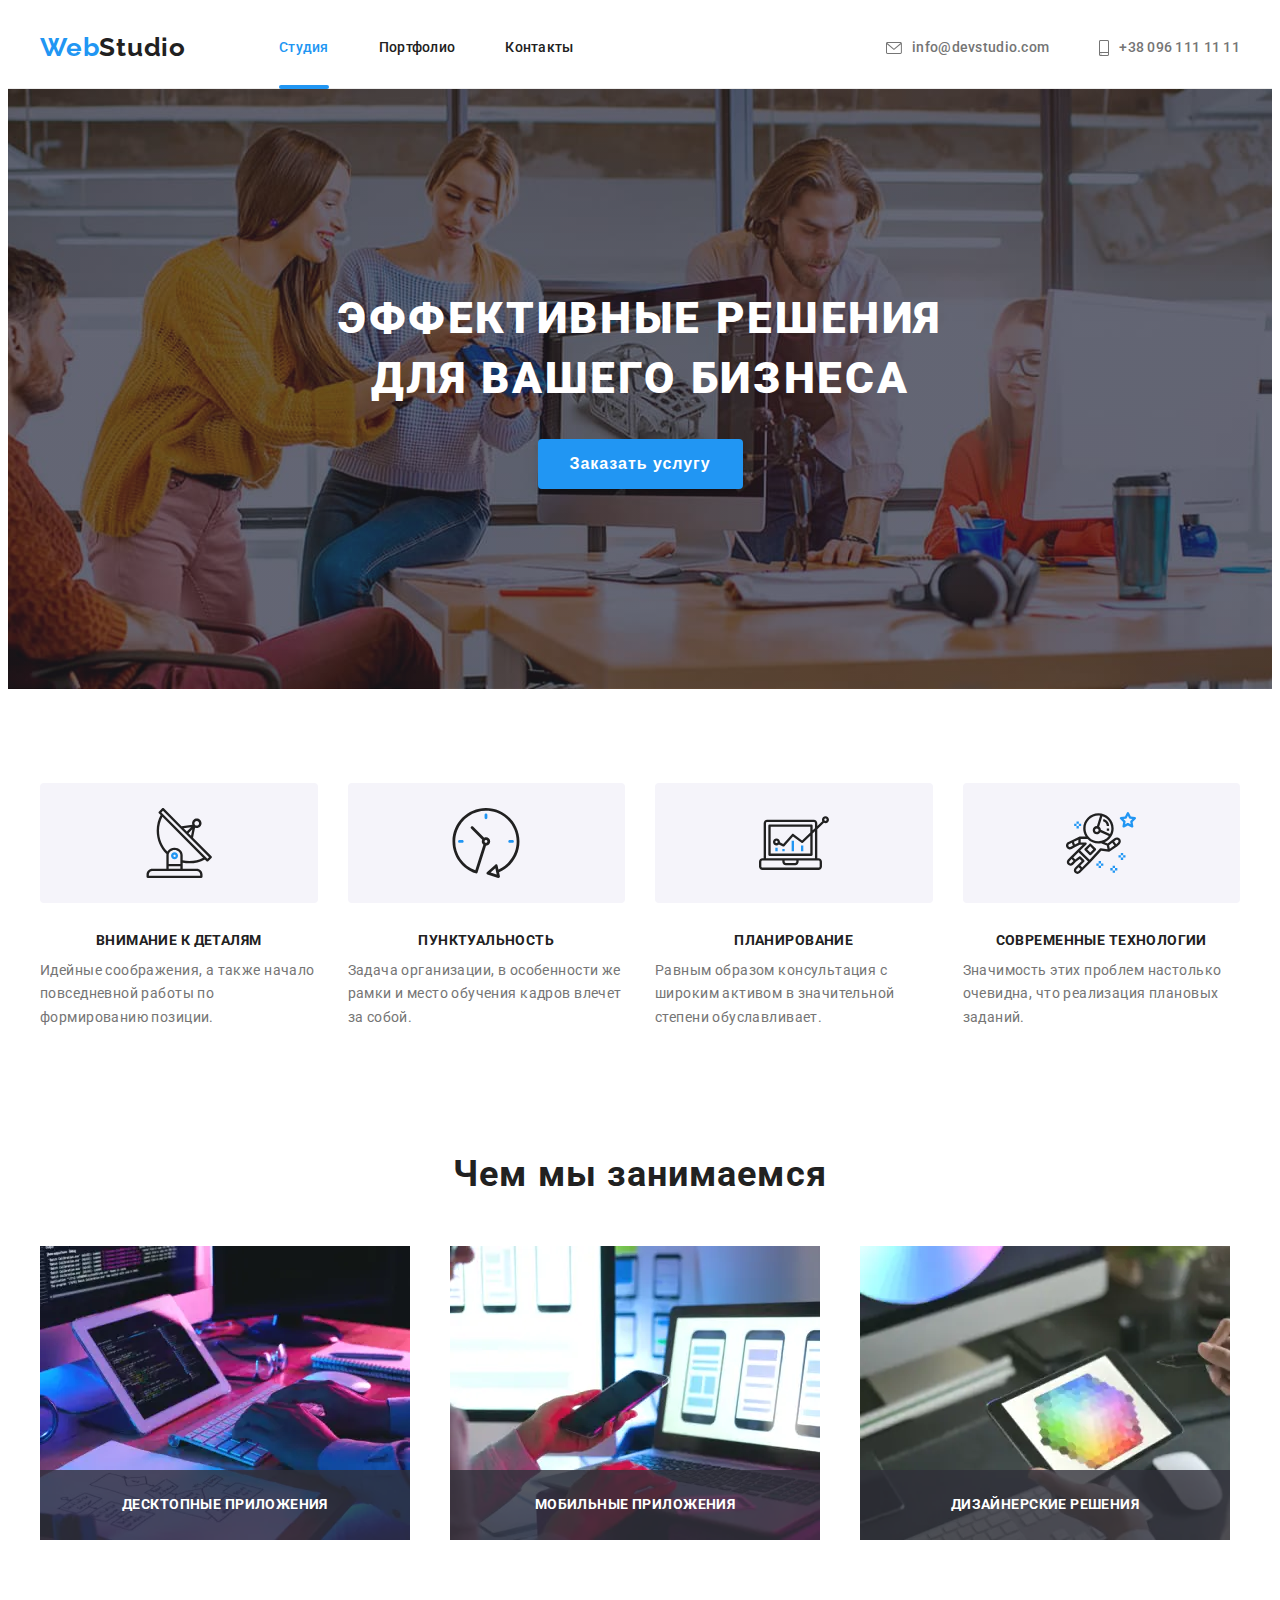
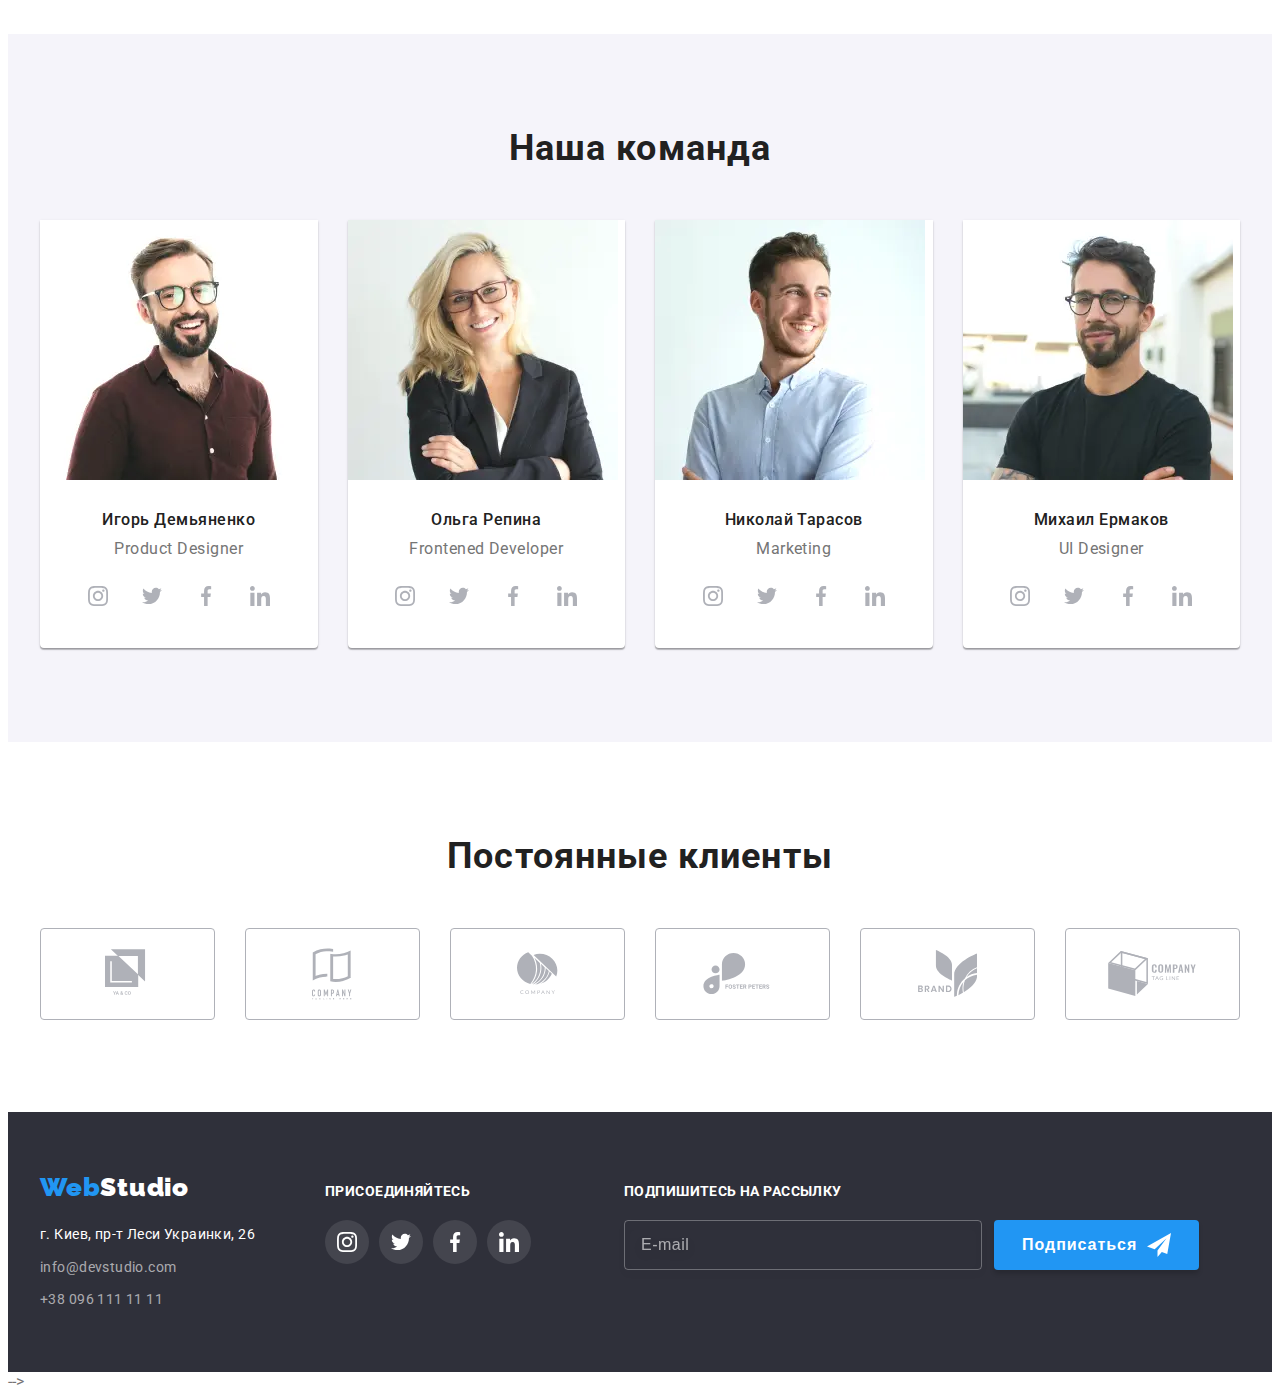
==== commit 4471d622: "changing" ====
--- a/index.html
+++ b/index.html
@@ -120,13 +120,13 @@
         <h2 class="visually-hidden">Особенности</h2>
 <div class="container">
     <ul class="feature list">
-        <li class="feature__item ">
+        <li class="feature__item">
             <div class="feature__logo">
                 <svg class="feature__image" width="70" height="70">
                     <use href="./images/icons.svg#antenna"></use>
                 </svg>
             </div>
-            <h3 class="feature__title ">Внимание к деталям</h3>
+            <h3 class="feature__title">Внимание к деталям</h3>
             <p class="feature__text"> Идейные соображения, а также начало повседневной работы по формированию позиции.</p>
         </li>
         <li class="feature__item">
@@ -153,12 +153,13 @@
                     <use href="./images/icons.svg#astronaut"></use>
                 </svg>
            </div>
-            <h3 class="feature__title ">Современные технологии</h3>
+            <h3 class="feature__title">Современные технологии</h3>
             <p class="feature__text">Значимость этих проблем настолько очевидна, что реализация плановых заданий.</p>
         </li>
     </ul>
 </div>
-    </section >-->
+    </section >
+
     <!--Whatwearedoing-->
     <section class="page-work">
     <div class="container">
@@ -180,13 +181,13 @@
             </li>
             <li class="work__item">
                 <div class="thumb">
-                    <picture > 
+                    <picture class="picture-team" > 
                         <source srcset="./images/desktop/we-doing/img-2-des.webp 1x, ./images/desktop/we-doing/img-2-des@2x.webp 2x "
                             media="(min-width: 1200px)" type="image/webp">
                         <source srcset="./images/desktop/we-doing/img-2-des.jpg 1x, ./images/desktop/we-doing/img-2-des@2x.jpg 2x "
                             media="(min-width: 1200px)" type="image/jpg">
                         <img class="thumb__image" src="./images/desktop/we-doing/img-2-des.jpg" alt="Чем мы занимаемся">
-                    </picture class="picture-team">
+                    </picture >
                     <div class="product">
                         <p class="product__name">Мобильные приложения</p>
                     </div>
@@ -605,9 +606,8 @@
                         <label class="modal-form__field" for="comment">Комментарий</label>
                         <textarea class="modal-form__message" name="comment" id="comment" placeholder="Введите текст"></textarea>
                         <input class="modal-form__term visually-hidden" type="checkbox" name="user-term" id="user-term">
-                        <label class="modal-form__check-desc" for="user-term">Соглашаюсь с рассылкой и принимаю&nbsp;
-                            <a class="policy-link" href="">Условия договора</a>
-                        </label>
+                        <label class="modal-form__check-desc" for="user-term"> <span>Соглашаюсь с рассылкой и принимаю&nbsp;
+                            <a class="policy-link" href="">Условия договора</a></span></label>
                        
                        
                         <button class="button form__button button--active" type="submit">Отправить</button>   
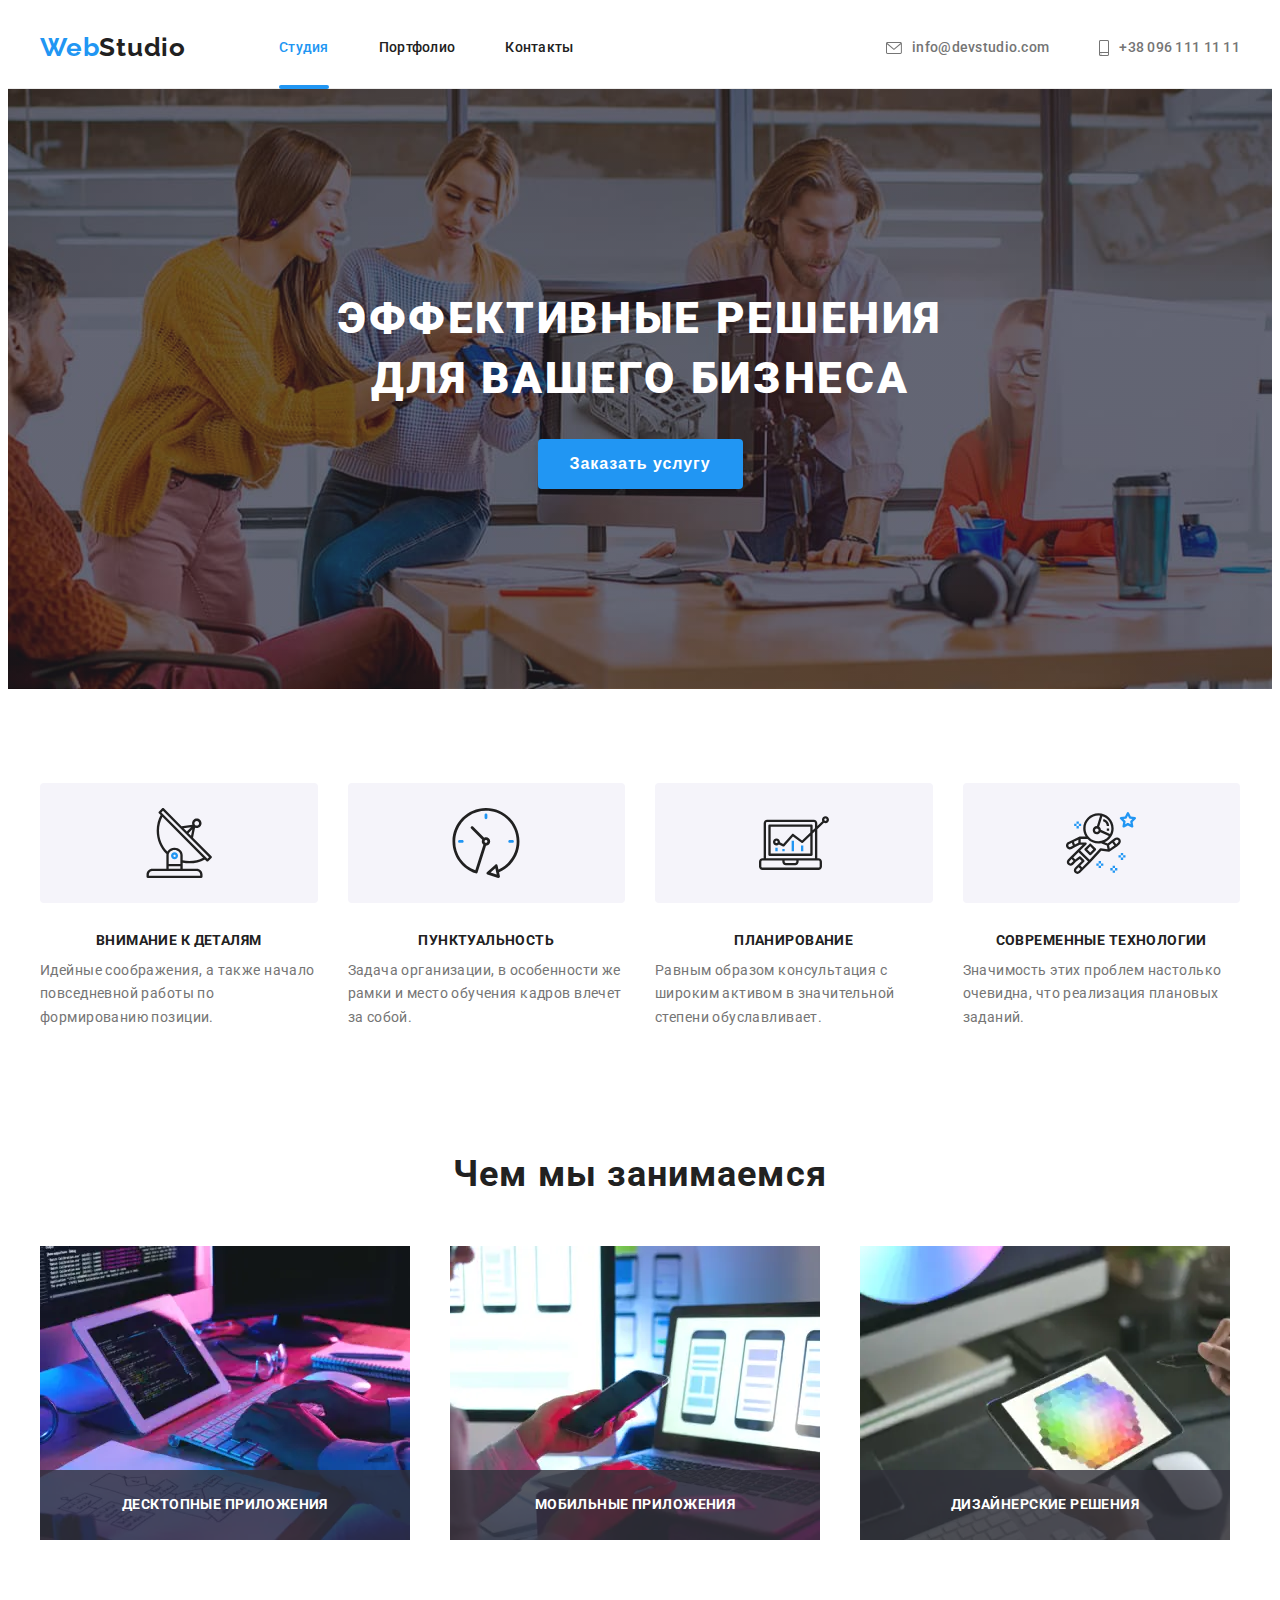
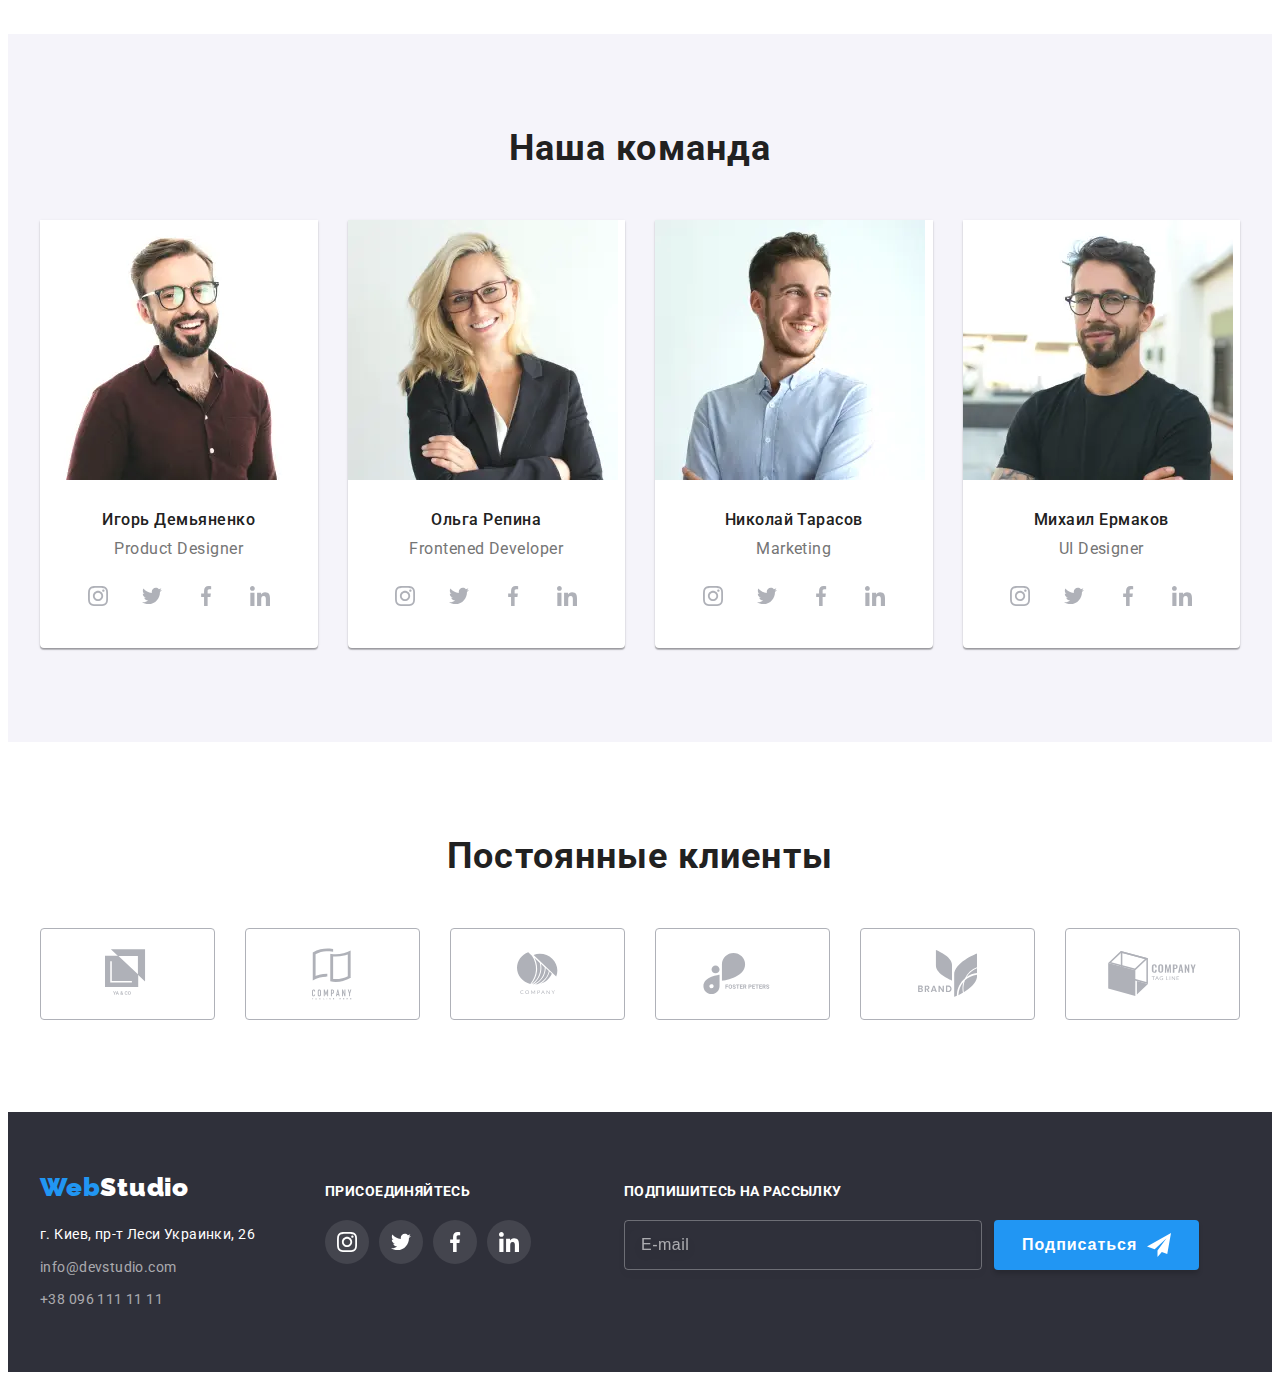
==== commit a45e5223: "changing" ====
--- a/index.html
+++ b/index.html
@@ -615,7 +615,7 @@
                         
                 </form>
         </div>
-    </div>-->
+    </div>
 
 <script src="./js/modal.js"></script>
 <script src="./js/mobile-menu.js"></script>
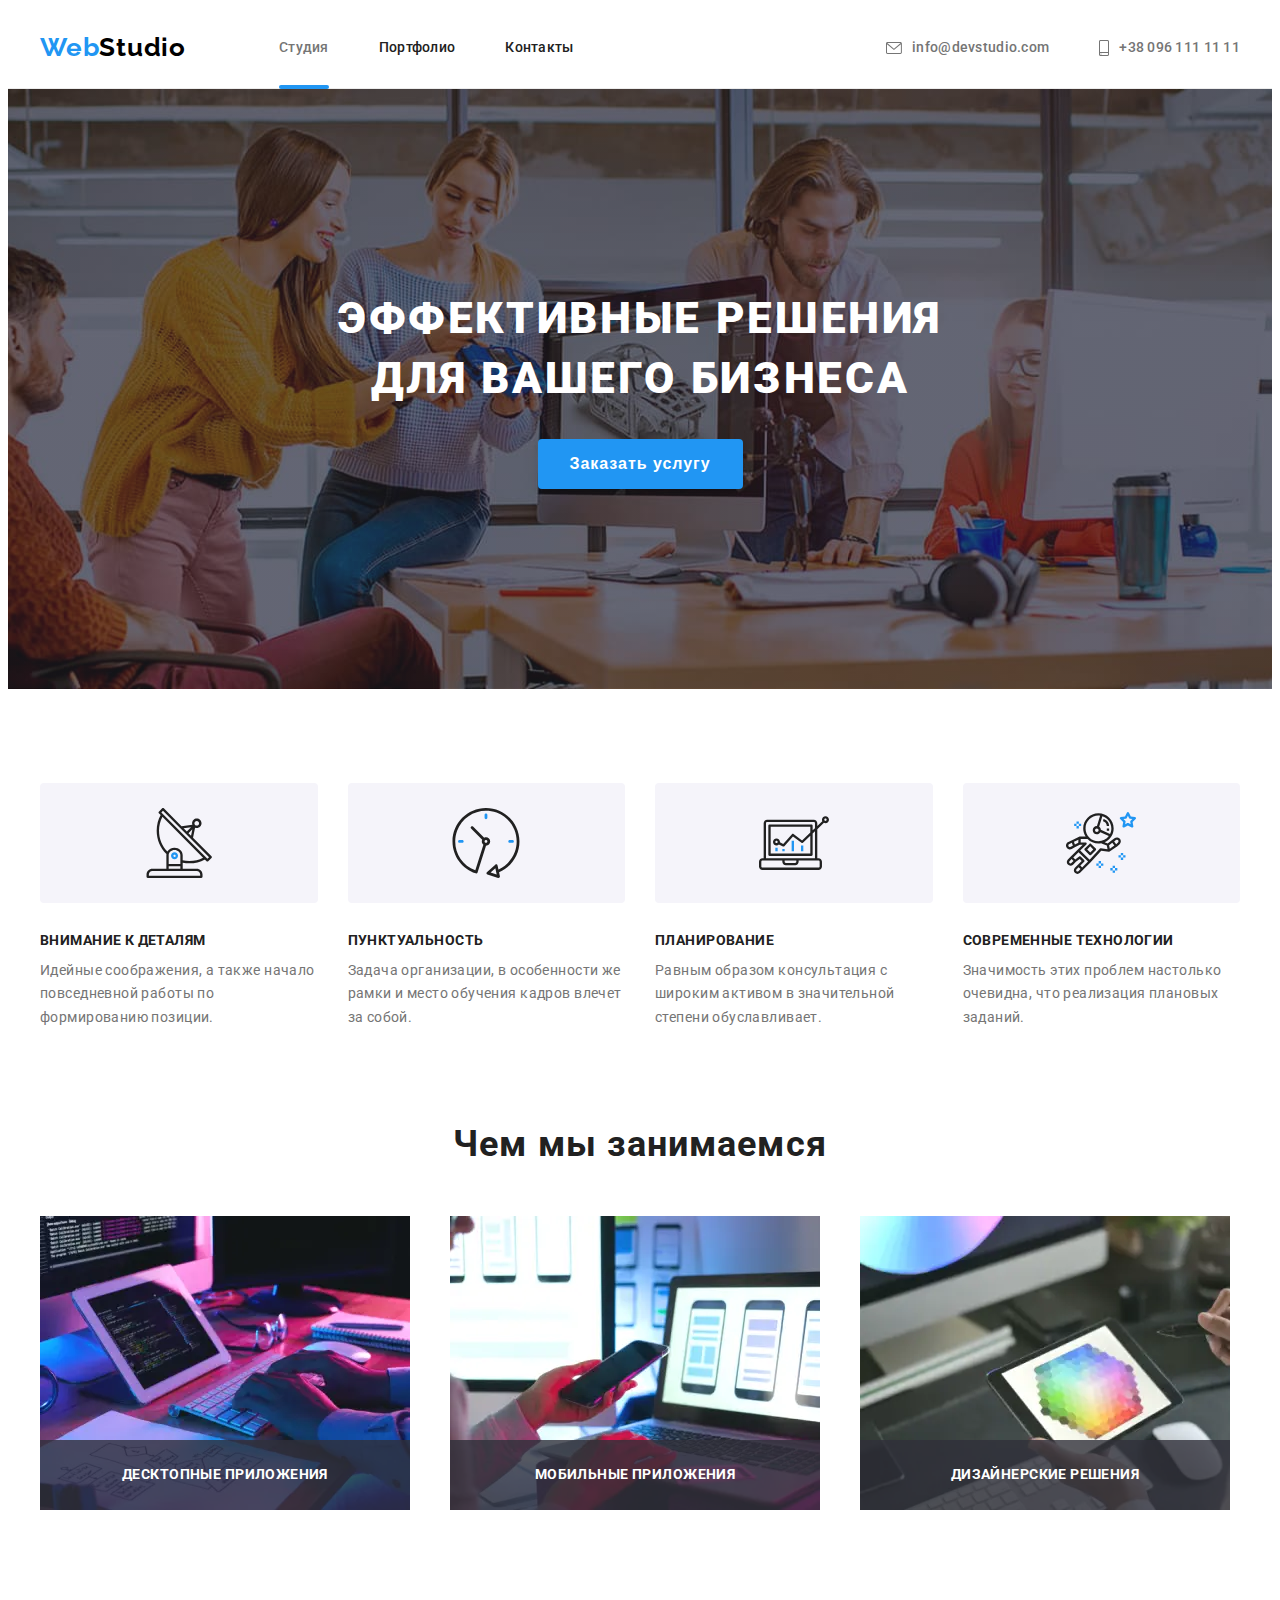
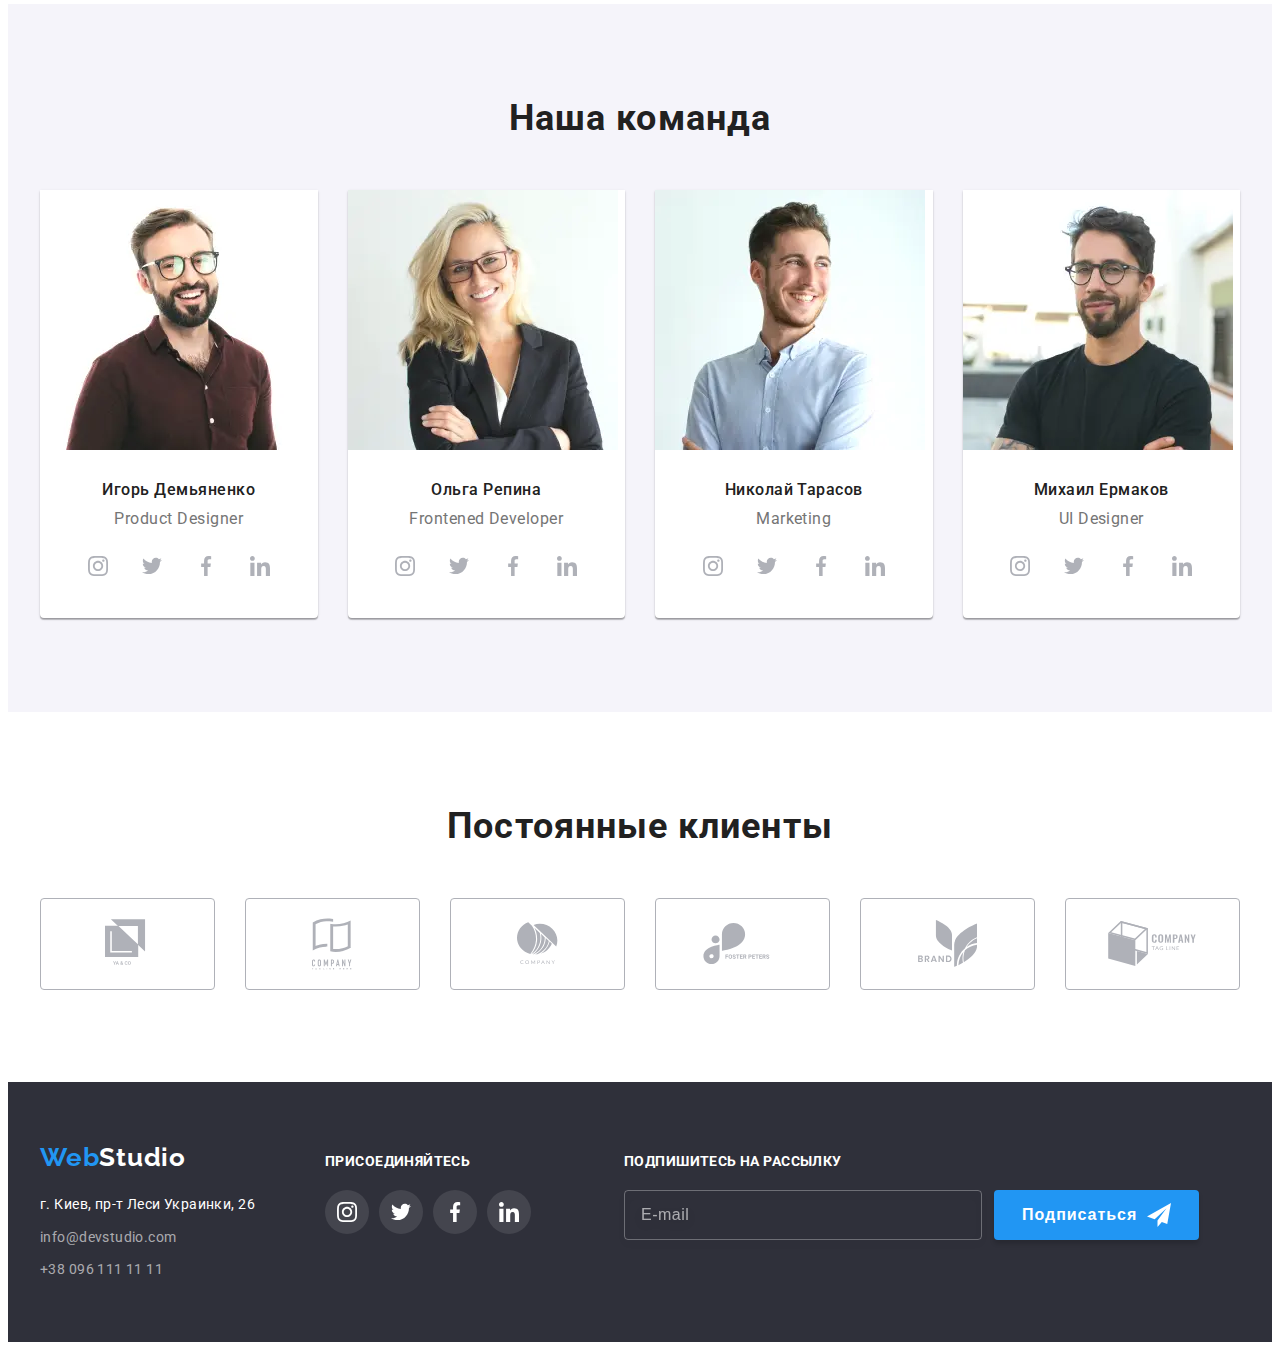
==== commit 9ec48309: "changing" ====
--- a/index.html
+++ b/index.html
@@ -159,7 +159,6 @@
     </ul>
 </div>
     </section >
-
     <!--Whatwearedoing-->
     <section class="page-work">
     <div class="container">
--- a/css/main.min.css
+++ b/css/main.min.css
@@ -2,5 +2,5 @@
       to right,
       rgba(47, 48, 58, 0.4),
       rgba(47, 48, 58, 0.4)
-    )}.visually-hidden{position:absolute !important;clip:rect(1px 1px 1px 1px);clip:rect(1px, 1px, 1px, 1px);padding:0 !important;border:0 !important;height:1px !important;width:1px !important;overflow:hidden}body{background-color:var(--primary-bg-colour);color:var(--primary-text-colour);font-family:var(--main-font)}h1,h2,h3,p{margin:0}ul,ol{margin:0;padding:0}img{display:block}.link{text-decoration:none}.list{list-style:none}.address{font-style:normal}.container{padding-left:15px;padding-right:15px}.page-header .container{display:flex;align-items:center;justify-content:space-between}@media screen and (min-width: 480px){.container{width:480px;margin:0 auto}}@media screen and (min-width: 768px){.container{width:768px}}@media screen and (min-width: 1200px){.container{width:1200px}}.logo{font-family:var(--secondary-font);font-weight:900;font-size:26px;line-height:1.19;letter-spacing:0.03em;display:inline-block}.logo__theme-light{color:var(--secondary-title-text-colour);font-weight:bold;margin-right:93px;padding-top:24px;padding-bottom:25px}.logo__accent-text{font-size:26px;line-height:1.19;color:var(--accent-colour)}.logo__theme-dark{color:var(--primary-bg-colour);margin-bottom:20px}.title{font-weight:700;font-size:28px;line-height:1.18;text-align:center;letter-spacing:0.03em;color:var(--secondary-title-text-colour);margin-bottom:30px}@media screen and (min-width: 1200px){.title{font-size:36px;line-height:1.16;margin-bottom:50px}}.page-header--border{border-bottom:1px solid #ececec}.button{display:flex;min-width:200px;padding:10px 32px;align-items:center;text-align:center;font-weight:700;font-size:16px;line-height:1.87;letter-spacing:0.06em;cursor:pointer;color:var(--primary-bg-colour);background-color:var(--accent-colour);border-style:none;box-shadow:0px 4px 4px rgba(0,0,0,0.15);border-radius:4px;transition:background-color 250ms var(--timing-function)}.button--active:hover,.button--active:focus{background-color:var(--third-bg-colour)}.page-header{position:relative;background-color:#ffffff}.contact__link{display:none}.mobile-menu{opacity:0;visibility:hidden;pointer-events:none}.mobile-menu.is-open{opacity:1;visibility:visible;pointer-events:auto}.burger__btn,.mobile-menu-close__btn{background-color:transparent;border:none;padding:0}.mobile-menu-close__btn{position:absolute;top:10px;right:15px}.burger__icon{fill:var(--secondary-title-text-colour);transition:fill 250ms var(--timing-function)}.burger__btn:hover .burger__icon{fill:var(--accent-colour)}.mobile-menu-close__icon{fill:var(--secondary-title-text-colour);transition:fill 250ms var(--timing-function)}.mobile-menu-close__btn:hover .mobile-menu-close__icon{fill:var(--accent-colour)}.mobile-menu{display:block;position:fixed;top:0;width:100vw;max-width:480px;height:100vh;padding:48px 40px;background-color:var(--primary-bg-colour);transform:translateY(-100%);transition:transform 250ms var(--timing-function)}.is-open{transform:translateY(0)}.mobile-menu__link{font-weight:500;font-size:40px;line-height:1.17;letter-spacing:0.02em;color:var(--secondary-title-text-colour)}.mobile-menu__item:not(:last-child){margin-bottom:32px}.menu-contact__list{margin-top:301px}.menu-contact__item:not(:last-child){margin-bottom:33px}.menu-contact__tel{font-weight:500;font-size:34px;line-height:1.17;letter-spacing:0.02em;color:var(--accent-colour)}.menu-contact__mail{font-weight:500;font-size:24px;line-height:1.16;letter-spacing:0.02em;color:var(--primary-text-colour)}.menu-social__list{display:flex;margin-top:64px}.menu-social__item:not(:last-child){border-right:1px solid rgba(33,33,33,0.2);margin-right:10px;padding-right:10px}.menu-social__link{font-weight:500;font-size:18px;line-height:1.22;letter-spacing:0.02em;color:var(--accent-colour)}.mobile-menu__link--current{color:var(--accent-colour)}@media screen and (max-width: 767px){.navigation__list{display:none}.contact{display:none}.mobile-menu__link--current{color:var(--accent-colour)}}@media screen and (min-width: 768px){.burger__btn{display:none}.mobile-menu{display:none}.page-header .container{display:flex}.navigation{display:flex;align-items:center}.navigation__list{display:flex;align-items:center}.navigation__item{position:relative}.navigation .navigation__item:not(:last-child){margin-right:50px}.navigation__link{font-family:var(--main-font);font-weight:500;font-size:14px;line-height:1.14;letter-spacing:0.02em;color:var(--secondary-title-text-colour);padding-top:32px;padding-bottom:32px;display:inline-block;transition:color 250ms var(--timing-function)}.navigation__link:hover,.navigation__link:focus,.navigation__link:active{color:var(--accent-colour)}.navigation__link .navigation__link--current{color:var(--accent-colour)}.navigation__link .navigation__link--current::after{content:"";bottom:-1px;left:0;position:absolute;width:100%;height:4px;border-radius:2px;background-color:var(--accent-colour)}.contact{display:block;margin-left:auto}.contact__link{align-items:center;font-weight:500;font-size:14px;line-height:1.14;letter-spacing:0.02em;color:var(--primary-text-colour);padding-top:5px;padding-bottom:5px;display:inline-block;fill:currentcolor;transition:color 250ms var(--timing-function)}.contact__link:hover,.contact__link:focus{color:var(--accent-colour)}.contact__icon{margin-right:10px;transition:fill 250ms var(--timing-function)}.contact__link:hover .contact__icon,.contact__link:focus .contact__icon{fill:var(--accent-colour)}}@media screen and (min-width: 1200px){.contact{display:flex;align-items:center}.contact__item:not(:last-child){margin-right:50px}.contact__link{display:flex;align-items:center;padding-top:32px;padding-bottom:32px}}.navigation__link--current{color:var(--accent-colour)}.navigation__link--current::after{content:"";bottom:-1px;left:0;position:absolute;width:100%;height:4px;border-radius:2px;background-color:var(--accent-colour)}.page-hero{background-color:var(--secondary-bg-colour)}.page-hero .container{padding-top:118px;padding-bottom:118px}.page-hero--overlay{margin-left:auto;margin-right:auto;background-image:var(--hero-colour),url("../images/mobile/hero/hero-mob.jpg");text-align:center;background-repeat:no-repeat;background-position:center;background-size:cover}@media (min-device-pixel-ratio: 2), (-webkit-min-device-pixel-ratio: 2), (min-resolution: 192dpi), (min-resolution: 2dppx){.page-hero--overlay{background-image:var(--hero-colour),url("../images/mobile/hero/hero-mob@2x.jpg")}}.hero__title{font-weight:900;font-size:26px;line-height:1.6;text-align:center;letter-spacing:0.06em;text-transform:uppercase;color:var(--primary-bg-colour);margin-bottom:30px}.hero__button{display:inline-block}@media screen and (min-width: 768px){.page-hero--overlay{background-image:var(--hero-colour),url("../images/tablet/hero/hero-tab.jpg")}}@media screen and (min-width: 768px) and (min-device-pixel-ratio: 2), screen and (min-width: 768px) and (-webkit-min-device-pixel-ratio: 2), screen and (min-width: 768px) and (min-resolution: 192dpi), screen and (min-width: 768px) and (min-resolution: 2dppx){.page-hero--overlay{background-image:var(--hero-colour),url("../images/tablet/hero/hero-tab@2x.jpg")}}@media screen and (min-width: 1200px){.page-hero .container{padding-top:200px;padding-bottom:200px}.page-hero--overlay{max-width:1600px;background-image:var(--hero-colour),url("../images/desktop/hero/hero-des.jpg")}}@media screen and (min-width: 1200px) and (min-device-pixel-ratio: 2), screen and (min-width: 1200px) and (-webkit-min-device-pixel-ratio: 2), screen and (min-width: 1200px) and (min-resolution: 192dpi), screen and (min-width: 1200px) and (min-resolution: 2dppx){.page-hero--overlay{background-image:var(--hero-colour),url("../images/desktop/hero/hero-des@2x.jpg")}}@media screen and (min-width: 1200px){.hero__title{font-size:44px;line-height:1.36}}.page-feature{padding-top:60px;padding-bottom:60px}.feature{display:block}.feature__item{width:100%}.feature__item:not(:last-child){margin-bottom:30px}.feature__title{text-align:center;font-weight:700;font-size:14px;line-height:1.14;letter-spacing:0.03em;text-transform:uppercase;color:var(--secondary-title-text-colour);margin-bottom:10px}.feature__text{font-weight:400;font-size:14px;line-height:1.71;letter-spacing:0.03em}.feature__logo{display:flex;height:120px;align-items:center;justify-content:center;border-radius:4px;background-color:var(--our-team-color);margin-bottom:30px}@media screen and (min-width: 768px) and (max-width: 1199px){.feature{display:flex;flex-wrap:wrap;justify-content:space-between}.feature__item{width:calc((100% - 30px) / 2)}.feature__item:nth-last-child(-n+2){margin-bottom:0px}}@media screen and (min-width: 1200px){.page-feature{padding-top:94px;padding-bottom:94px}.feature{display:flex;flex-wrap:nowrap}.feature .feature__item{flex-basis:calc((100%-90px) / 4);margin-right:30px}.feature .feature__item:last-child{margin-right:0px}}.page-work{display:none}@media screen and (min-width: 1200px){.page-work{display:unset}.work{display:flex;padding-bottom:94px}.work__item{width:calc((100% - 60px) / 3);margin-right:30px}.work__item:last-child{margin-right:0}.thumb{position:relative}.product{position:absolute;bottom:0;left:0;width:370px;height:70px;background:rgba(47,48,58,0.8);display:flex;align-items:center;justify-content:center;opacity:1;transition:opacity 250ms var(--timing-function)}.product__name{font-weight:700;font-size:14px;line-height:1.14;letter-spacing:0.03em;text-transform:uppercase;color:var(--primary-bg-colour)}}.page-team{background-color:var(--our-team-color);padding-top:60x;padding-bottom:60px}.team{display:block}.team__item{width:100%;background:var(--primary-bg-colour);border-radius:0px 0px 4px 4px;box-shadow:0px 1px 3px rgba(0,0,0,0.12),0px 1px 1px rgba(0,0,0,0.14),0px 2px 1px rgba(0,0,0,0.2)}.team__item:not(:last-child){margin-bottom:30px}@media screen and (min-width: 1200px){.team__item:not(:last-child){margin-bottom:0px}}.card{padding:30px 0}.card__name{font-weight:500;font-size:16px;line-height:1.19;text-align:center;letter-spacing:0.03em;color:var(--secondary-title-text-colour);margin-bottom:10px}.card__position{font-weight:400;font-size:16px;line-height:1.19;text-align:center;letter-spacing:0.03em;margin-bottom:16px}.social-networks{display:flex;width:206px;justify-content:space-between;margin-left:auto;margin-right:auto}.social-networks__link{display:flex;width:44px;height:44px;align-items:center;justify-content:center;border-radius:50%;fill:#afb1b8;transition:fill 250ms var(--timing-function),background-color 250ms var(--timing-function)}.social-networks__link:hover,.social-networks__link:focus{fill:var(--primary-bg-colour);background-color:var(--accent-colour)}@media screen and (min-width: 320px) and (max-width: 767px){.team__item{width:100%;max-width:450px}.picture-team>img{display:block;height:100%;width:100%;object-fit:cover}}@media screen and (min-width: 768px){.team{display:flex;flex-wrap:wrap;justify-content:space-between}.team__item{width:calc((100% - 30px) / 2)}.team__item:nth-last-child(-n+2){margin-bottom:0px}}@media screen and (min-width: 1200px){.page-team{padding-top:94px;padding-bottom:94px}.team__item{width:calc((100% - 30px * 3) / 4)}}.page-clients{padding-top:60px;padding-bottom:60px}.clients{display:flex;flex-wrap:wrap;justify-content:space-between}.clients__item{display:flex;margin-bottom:30px;width:calc((100% - 30px) / 2);height:90px}.clients__item:nth-last-child(-n+2){margin-bottom:0px}.clients__link{display:flex;width:100%;height:100%;align-items:center;justify-content:center;border:1px solid #afb1b8;border-radius:4px;fill:#afb1b8;transition:fill 250ms var(--timing-function),border-color 250ms var(--timing-function)}.clients__link:hover,.clients__link:focus{fill:var(--accent-colour);border-color:var(--accent-colour)}@media screen and (min-width: 768px){.clients__item{width:calc((100% - 30px * 2) / 3)}.client__item:nth-last-child(-n+3){margin-bottom:0px}}@media screen and (min-width: 1200px){.page-clients{padding-top:94px;padding-bottom:94px}.clients__item{flex-wrap:nowrap;margin-bottom:0px;width:calc((100% - 30px * 5) / 6)}}.page-footer{background-color:var(--secondary-bg-colour)}.page-footer .container{padding-top:60px;padding-bottom:60px;display:block;text-align:center}.address__item{margin-bottom:9px}.address__item:last-child{margin-bottom:0}.address__link{font-weight:400;font-size:14px;line-height:1.71;letter-spacing:0.03em;color:var(--primary-bg-colour)}.page-footer__contact{color:rgba(255,255,255,0.6)}.footer-social__title{font-weight:700;font-size:14px;line-height:1.14;letter-spacing:0.03em;text-transform:uppercase;color:var(--primary-bg-colour);margin-bottom:20px}.footer-social__list{display:flex}.footer-social__item{width:calc((100%-30px) / 4);margin-right:10px}.footer-social__item:last-child{margin-right:0}.footer-social__link{display:flex;width:44px;height:44px;align-items:center;justify-content:center;border-radius:50%;fill:var(--primary-bg-colour);background-color:rgba(255,255,255,0.1);transition:background-color 250ms var(--timing-function)}.footer-social__link:hover,.footer-social__link:focus{background-color:var(--accent-colour)}.subscription{display:block;margin-top:60px}.subscription__title{font-weight:700;font-size:14px;line-height:1.14;letter-spacing:0.03em;text-transform:uppercase;color:var(--primary-bg-colour)}.subscription__form{margin-top:20px}.subscription__email{display:flex;width:100%;height:50px;padding:15px 16px;align-items:center;font-weight:400;font-size:16px;line-height:1.25;letter-spacing:0.03em;border:1px solid rgba(255,255,255,0.3);box-sizing:border-box;filter:drop-shadow(0px 4px 4px rgba(0,0,0,0.15));border-radius:4px;background:var(--back-color);color:rgba(255,255,255,0.6)}.subscription__email::placeholder{color:rgba(255,255,255,0.6)}.subscription__button{padding:10px 28px;justify-content:center}.button__icon{margin-left:10px}@media screen and (max-width: 767px){.footer-social{display:block;text-align:center;width:206px;margin:60px auto 0}.subscription__button{margin:20px auto 0}}@media screen and (min-width: 768px) and (max-width: 1199px){.footer-content{display:flex;align-items:baseline;justify-content:center}.footer-social{display:block;text-align:center;margin:0 0 0 165px}.subscription{display:flex;flex-direction:column}.subscription__email{width:450px;margin:0 auto}.subscription__button{margin:20px auto 0}}@media screen and (min-width: 1200px){.page-footer .container{display:flex;align-items:baseline;text-align:unset}.footer-content{display:flex;align-items:baseline}.footer-social{margin-left:70px}.subscription{display:flex;flex-direction:column;margin:0 0 0 93px}.subscription__form{display:flex}.subscription__email{width:358px;height:50px;margin-right:12px}.subscription__button{padding:10px 28px;justify-content:center}}.backdrop{position:fixed;top:0;left:0;width:100%;height:100%;background:rgba(0,0,0,0.2);overflow-y:scroll;opacity:1}.backdrop.is-hidden{opacity:0;pointer-events:none;visibility:hidden;transition:opacity 250ms var(--timing-function),pointer-events 250ms var(--timing-function),visibility 250ms var(--timing-function)}.backdrop.is-hidden .modal{transform:translate(-50%, -50%) scale(0.6)}.modal{position:absolute;top:50%;left:50%;transform:translate(-50%, -50%) scale(1);min-width:528px;min-height:581px;background-color:var(--primary-bg-colour);box-shadow:0px 1px 3px rgba(0,0,0,0.12),0px 1px 1px rgba(0,0,0,0.14),0px 2px 1px rgba(0,0,0,0.2);border-radius:4px;z-index:2;transition:transform 250ms var(--timing-function)}.modal-button--close{position:absolute;display:flex;align-items:center;justify-content:center;top:8px;right:8px;width:30px;height:30px;border-radius:50%;background:var(--primary-bg-colour);border:1px solid rgba(0,0,0,0.1);cursor:pointer}.modal-button__icon{fill:currentColor;transition:fill 250ms var(--timing-function)}.modal-button--close:hover .modal-button__icon{fill:var(--accent-colour)}.modal-form{display:flex;flex-direction:column;padding:40px}.modal-form__field{font-weight:normal;font-size:12px;line-height:1.166;letter-spacing:0.01em;color:var(--primary-text-colour);margin-bottom:4px}.message{font-weight:700;font-size:20px;line-height:1.15;text-align:center;letter-spacing:0.03em;color:var(--secondary-title-text-colour);margin-top:0;margin-bottom:12px}.form-wrapper{position:relative;display:block;margin-bottom:10px}.form-wrapper__input{width:100%;height:40px;border:1px solid rgba(33,33,33,0.2);border-radius:4px;padding-left:42px;padding-right:12px;transition:border-color 250ms var(--timing-function)}.form-wrapper__input:focus{outline:none;border-color:var(--accent-colour)}.form-wrapper__icon{position:absolute;top:50%;left:12px;transform:translateY(-50%);display:block;fill:var(--title-color);transition:fill 250ms var(--timing-function)}.form-wrapper__input:focus+.form-wrapper__icon{fill:var(--accent-colour)}.modal-form__message{width:100%;height:120px;border:1px solid rgba(33,33,33,0.2);border-radius:4px;padding:12px 16px;margin-bottom:20px;resize:none;transition:border-color 250ms var(--timing-function)}.modal-form__message::placeholder{color:rgba(117,117,117,0.5)}.modal-form__message:focus{outline:none;border-color:var(--accent-colour)}.modal-form__check-desc{display:flex;font-weight:400;font-size:14px;line-height:1.71;letter-spacing:0.03em;color:var(--primary-text-colour);align-items:center}.modal-form__check-desc::before{display:block;content:"";width:16px;height:15px;border:2px solid #000000;border-radius:2px;cursor:pointer;margin-right:8px;transition:border 250ms var(--timing-function)}.modal-form__term:checked+.modal-form__check-desc::before{background-image:url("../images/icon-check.svg");background-position:center;border-color:transparent;background-color:var(--accent-colour);background-repeat:no-repeat}.modal-form__term:focus+.modal-form__check-desc::before{border:2px solid var(--accent-colour);border-radius:2px;transition:250ms var(--timing-function)}.policy-link{font-weight:400;font-size:14px;line-height:1.714;letter-spacing:0.03em;color:var(--accent-colour)}.form__button{align-self:center;display:inline-block;margin-top:30px}
+    )}.visually-hidden{position:absolute !important;clip:rect(1px 1px 1px 1px);clip:rect(1px, 1px, 1px, 1px);padding:0 !important;border:0 !important;height:1px !important;width:1px !important;overflow:hidden}body{background-color:var(--primary-bg-colour);color:var(--primary-text-colour);font-family:var(--main-font)}h1,h2,h3,p{margin:0}ul,ol{margin:0;padding:0}img{display:block}.link{text-decoration:none}.list{list-style:none}.address{font-style:normal}.container{padding-left:15px;padding-right:15px}.page-header .container{display:flex;align-items:center;justify-content:space-between}@media screen and (min-width: 480px){.container{width:480px;margin:0 auto}}@media screen and (min-width: 768px){.container{width:768px}}@media screen and (min-width: 1200px){.container{width:1200px}}.logo{font-family:var(--secondary-font);font-weight:700;font-size:26px;line-height:1.19;letter-spacing:0.03em;display:inline-block}.logo__theme-light{color:#000000;padding-top:16px;padding-bottom:16px}.logo__accent-text{color:var(--accent-colour)}@media screen and (min-width: 768px){.logo__theme-light{margin-right:88px;padding-top:26px;padding-bottom:26px}}@media screen and (min-width: 1200px){.logo__theme-light{margin-right:93px;padding-top:24px;padding-bottom:25px}}.logo__theme-dark{color:var(--primary-bg-colour);margin-bottom:20px}.title{font-weight:700;font-size:28px;line-height:1.18;text-align:center;letter-spacing:0.03em;color:var(--secondary-title-text-colour);margin-bottom:30px}@media screen and (min-width: 1200px){.title{font-size:36px;line-height:1.16;margin-bottom:50px}}.page-header--border{border-bottom:1px solid #ececec}.button{display:flex;min-width:200px;padding:10px 32px;align-items:center;text-align:center;font-weight:700;font-size:16px;line-height:1.87;letter-spacing:0.06em;cursor:pointer;color:var(--primary-bg-colour);background-color:var(--accent-colour);border-style:none;box-shadow:0px 4px 4px rgba(0,0,0,0.15);border-radius:4px;transition:background-color 250ms var(--timing-function)}.button--active:hover,.button--active:focus{background-color:var(--third-bg-colour)}.page-header{position:relative;background-color:#ffffff}.burger__btn,.mobile-menu-close__btn{background-color:transparent;border:none;padding:0}.mobile-menu-close__btn{position:absolute;top:10px;right:15px}.burger__icon{fill:var(--title-color);transition:fill 250ms var(--timing-function)}.burger__btn:hover .burger__icon{fill:var(--accent-colour)}.mobile-menu-close__icon{fill:var(--secondary-title-text-colour);transition:fill 250ms var(--timing-function)}.mobile-menu-close__btn:hover .mobile-menu-close__icon{fill:var(--accent-colour)}.mobile-menu{position:fixed;top:0;left:50%;width:100vw;height:100vh;padding:48px 40px;background-color:var(--primary-bg-colour);transform:translateY(-100%) translateX(-50%);transition:all 250ms var(--timing-function);z-index:2;display:flex;flex-direction:column;justify-content:space-between;overflow-y:scroll;opacity:0;visibility:hidden;pointer-events:none}.mobile-menu.is-open{opacity:1;visibility:visible;pointer-events:auto;transform:translateY(0) translateX(-50%)}.mobile-menu__link{font-weight:500;font-size:34px;line-height:1.17;letter-spacing:0.02em;color:var(--secondary-title-text-colour)}.mobile-menu__item:not(:last-child){margin-bottom:32px}.menu-contact__item:not(:last-child){margin-bottom:33px}.menu-contact__tel{font-weight:500;font-size:24px;line-height:1.16;letter-spacing:0.02em;color:var(--accent-colour)}.menu-contact__mail{font-weight:500;font-size:18px;line-height:1.22;letter-spacing:0.02em;color:var(--primary-text-colour)}.menu-social__list{display:flex;margin-top:64px}.menu-social__item:not(:last-child){border-right:1px solid rgba(33,33,33,0.2);margin-right:10px;padding-right:10px}.menu-social__link{font-weight:500;font-size:12px;line-height:1.16;letter-spacing:0.02em;color:var(--accent-colour)}.mobile-menu__link--current{color:var(--accent-colour)}@media screen and (max-width: 767px){.navigation__list{display:none}.contact{display:none}.mobile-menu__link--current{color:var(--accent-colour)}}@media screen and (min-width: 768px){.burger__btn{display:none}.mobile-menu{display:none}.page-header .container{display:flex}.navigation{display:flex;align-items:center}.navigation__list{display:flex;align-items:center}.navigation__item{position:relative}.navigation .navigation__item:not(:last-child){margin-right:50px}.navigation__link{font-family:var(--main-font);font-weight:500;font-size:14px;line-height:1.14;letter-spacing:0.02em;color:var(--secondary-title-text-colour);padding-top:32px;padding-bottom:32px;display:inline-block;transition:color 250ms var(--timing-function)}.navigation__link:hover,.navigation__link:focus,.navigation__link:active{color:var(--accent-colour)}.navigation__link .navigation__link--current{color:var(--accent-color)}.navigation__link .navigation__link--current::after{content:"";bottom:-1px;left:0;position:absolute;width:100%;height:4px;border-radius:2px;background-color:var(--accent-colour)}.contact{display:block;margin-left:auto}.contact__link{align-items:center;font-weight:500;font-size:14px;line-height:1.14;letter-spacing:0.02em;color:var(--primary-text-colour);padding-top:5px;padding-bottom:5px;display:inline-block;fill:currentcolor;transition:color 250ms var(--timing-function)}.contact__link:hover,.contact__link:focus{color:var(--accent-colour)}.contact__icon{margin-right:10px;transition:fill 250ms var(--timing-function)}.contact__link:hover .contact__icon,.contact__link:focus .contact__icon{fill:var(--accent-colour)}}@media screen and (min-width: 1200px){.contact{display:flex;align-items:center}.contact__item:not(:last-child){margin-right:50px}.contact__link{display:flex;align-items:center;padding-top:32px;padding-bottom:32px}}.navigation__link--current{color:var(--accent-color)}.navigation__link--current::after{content:"";bottom:-1px;left:0;position:absolute;width:100%;height:4px;border-radius:2px;background-color:var(--accent-colour)}.page-hero{background-color:var(--secondary-bg-colour)}.page-hero .container{padding-top:118px;padding-bottom:118px}.page-hero--overlay{margin-left:auto;margin-right:auto;background-image:var(--hero-colour),url("../images/mobile/hero/hero-mob.jpg");text-align:center;background-repeat:no-repeat;background-position:center;background-size:cover}@media (min-device-pixel-ratio: 2), (-webkit-min-device-pixel-ratio: 2), (min-resolution: 192dpi), (min-resolution: 2dppx){.page-hero--overlay{background-image:var(--hero-colour),url("../images/mobile/hero/hero-mob@2x.jpg")}}.hero__title{font-weight:900;font-size:26px;line-height:1.6;text-align:center;letter-spacing:0.06em;text-transform:uppercase;color:var(--primary-bg-colour);margin-bottom:30px}.hero__button{display:inline-block}@media screen and (min-width: 768px){.page-hero--overlay{background-image:var(--hero-colour),url("../images/tablet/hero/hero-tab.jpg")}}@media screen and (min-width: 768px) and (min-device-pixel-ratio: 2), screen and (min-width: 768px) and (-webkit-min-device-pixel-ratio: 2), screen and (min-width: 768px) and (min-resolution: 192dpi), screen and (min-width: 768px) and (min-resolution: 2dppx){.page-hero--overlay{background-image:var(--hero-colour),url("../images/tablet/hero/hero-tab@2x.jpg")}}@media screen and (min-width: 1200px){.page-hero .container{padding-top:200px;padding-bottom:200px}.page-hero--overlay{max-width:1600px;background-image:var(--hero-colour),url("../images/desktop/hero/hero-des.jpg")}}@media screen and (min-width: 1200px) and (min-device-pixel-ratio: 2), screen and (min-width: 1200px) and (-webkit-min-device-pixel-ratio: 2), screen and (min-width: 1200px) and (min-resolution: 192dpi), screen and (min-width: 1200px) and (min-resolution: 2dppx){.page-hero--overlay{background-image:var(--hero-colour),url("../images/desktop/hero/hero-des@2x.jpg")}}@media screen and (min-width: 1200px){.hero__title{font-size:44px;line-height:1.36}}.page-feature{padding-top:60px;padding-bottom:60px}.feature{display:block}.feature .feature__item{width:100%}.feature .feature__item .feature__item:not(:last-child){margin-bottom:30px}.feature__title{text-align:center;font-weight:700;font-size:14px;line-height:1.14;letter-spacing:0.03em;text-transform:uppercase;color:var(--secondary-title-text-colour);margin-bottom:10px}.feature__text{font-weight:400;font-size:14px;line-height:1.71;letter-spacing:0.03em}.feature__logo{display:flex;height:120px;align-items:center;justify-content:center;border-radius:4px;background-color:var(--our-team-color);margin-bottom:30px}@media screen and (min-width: 768px) and (max-width: 1199px){.feature{display:flex;flex-wrap:wrap;justify-content:space-between}.feature__item{width:calc((100% - 30px) / 2)}.feature__item:nth-last-child(-n+2){margin-bottom:0px}.feature__title{text-align:unset}}@media screen and (min-width: 1200px){.page-feature{padding-top:94px;padding-bottom:94px}.feature__title{text-align:unset}.feature{display:flex;flex-wrap:nowrap}.feature .feature__item{flex-basis:calc((100%-90px) / 4);margin-right:30px}.feature .feature__item:last-child{margin-right:0px}}.page-work{display:none}@media screen and (min-width: 1200px){.page-work{display:unset}.work{display:flex;padding-bottom:94px}.work__item{width:calc((100% - 60px) / 3);margin-right:30px}.work__item:last-child{margin-right:0}.thumb{position:relative}.product{position:absolute;bottom:0;left:0;width:370px;height:70px;background:rgba(47,48,58,0.8);display:flex;align-items:center;justify-content:center;opacity:1;transition:opacity 250ms var(--timing-function)}.product__name{font-weight:700;font-size:14px;line-height:1.14;letter-spacing:0.03em;text-transform:uppercase;color:var(--primary-bg-colour)}}.page-team{background-color:var(--our-team-color);padding-top:60x;padding-bottom:60px}.team{display:block}.team__item{width:100%;background:var(--primary-bg-colour);border-radius:0px 0px 4px 4px;box-shadow:0px 1px 3px rgba(0,0,0,0.12),0px 1px 1px rgba(0,0,0,0.14),0px 2px 1px rgba(0,0,0,0.2)}.team__item:not(:last-child){margin-bottom:30px}@media screen and (min-width: 1200px){.team__item:not(:last-child){margin-bottom:0px}}.card{padding:30px 0}.card__name{font-weight:500;font-size:16px;line-height:1.19;text-align:center;letter-spacing:0.03em;color:var(--secondary-title-text-colour);margin-bottom:10px}.card__position{font-weight:400;font-size:16px;line-height:1.19;text-align:center;letter-spacing:0.03em;margin-bottom:16px}.social-networks{display:flex;width:206px;justify-content:space-between;margin-left:auto;margin-right:auto}.social-networks__link{display:flex;width:44px;height:44px;align-items:center;justify-content:center;border-radius:50%;fill:#afb1b8;transition:fill 250ms var(--timing-function),background-color 250ms var(--timing-function)}.social-networks__link:hover,.social-networks__link:focus{fill:var(--primary-bg-colour);background-color:var(--accent-colour)}@media screen and (min-width: 320px) and (max-width: 767px){.team__item{width:100%;max-width:450px}.picture-team>img{display:block;height:100%;width:100%;object-fit:cover}}@media screen and (min-width: 768px){.team{display:flex;flex-wrap:wrap;justify-content:space-between}.team__item{width:calc((100% - 30px) / 2)}.team__item:nth-last-child(-n+2){margin-bottom:0px}}@media screen and (min-width: 1200px){.page-team{padding-top:94px;padding-bottom:94px}.team__item{width:calc((100% - 30px * 3) / 4)}}.page-clients{padding-top:60px;padding-bottom:60px}.clients{display:flex;flex-wrap:wrap;justify-content:space-between}.clients__item{display:flex;margin-bottom:30px;width:calc((100% - 30px) / 2);height:90px}.clients__item:nth-last-child(-n+2){margin-bottom:0px}.clients__link{display:flex;width:100%;height:100%;align-items:center;justify-content:center;border:1px solid #afb1b8;border-radius:4px;fill:#afb1b8;transition:fill 250ms var(--timing-function),border-color 250ms var(--timing-function)}.clients__link:hover,.clients__link:focus{fill:var(--accent-colour);border-color:var(--accent-colour)}@media screen and (min-width: 768px){.clients__item{width:calc((100% - 30px * 2) / 3)}.client__item:nth-last-child(-n+3){margin-bottom:0px}}@media screen and (min-width: 1200px){.page-clients{padding-top:94px;padding-bottom:94px}.clients__item{flex-wrap:nowrap;margin-bottom:0px;width:calc((100% - 30px * 5) / 6)}}.page-footer{background-color:var(--secondary-bg-colour)}.page-footer .container{padding-top:60px;padding-bottom:60px;display:block;text-align:center}.address__item{margin-bottom:9px}.address__item:last-child{margin-bottom:0}.address__link{font-weight:400;font-size:14px;line-height:1.71;letter-spacing:0.03em;color:var(--primary-bg-colour)}.page-footer__contact{color:rgba(255,255,255,0.6)}.footer-social__title{font-weight:700;font-size:14px;line-height:1.14;letter-spacing:0.03em;text-transform:uppercase;color:var(--primary-bg-colour);margin-bottom:20px}.footer-social__list{display:flex}.footer-social__item{width:calc((100%-30px) / 4);margin-right:10px}.footer-social__item:last-child{margin-right:0}.footer-social__link{display:flex;width:44px;height:44px;align-items:center;justify-content:center;border-radius:50%;fill:var(--primary-bg-colour);background-color:rgba(255,255,255,0.1);transition:background-color 250ms var(--timing-function)}.footer-social__link:hover,.footer-social__link:focus{background-color:var(--accent-colour)}.subscription{display:block;margin-top:60px}.subscription__title{font-weight:700;font-size:14px;line-height:1.14;letter-spacing:0.03em;text-transform:uppercase;color:var(--primary-bg-colour)}.subscription__form{margin-top:20px}.subscription__email{display:flex;width:100%;height:50px;padding:15px 16px;align-items:center;font-weight:400;font-size:16px;line-height:1.25;letter-spacing:0.03em;border:1px solid rgba(255,255,255,0.3);box-sizing:border-box;filter:drop-shadow(0px 4px 4px rgba(0,0,0,0.15));border-radius:4px;background:var(--back-color);color:rgba(255,255,255,0.6)}.subscription__email::placeholder{color:rgba(255,255,255,0.6)}.subscription__button{padding:10px 28px;justify-content:center}.button__icon{margin-left:10px}@media screen and (max-width: 767px){.footer-social{display:block;text-align:center;width:206px;margin:60px auto 0}.subscription__button{margin:20px auto 0}}@media screen and (min-width: 768px) and (max-width: 1199px){.footer-content{display:flex;align-items:baseline;justify-content:center}.footer-social{display:block;text-align:center;margin:0 0 0 165px}.subscription{display:flex;flex-direction:column}.subscription__email{width:450px;margin:0 auto}.subscription__button{margin:20px auto 0}}@media screen and (min-width: 1200px){.page-footer .container{display:flex;align-items:baseline;text-align:unset}.footer-content{display:flex;align-items:baseline}.footer-social{margin-left:70px}.subscription{display:flex;flex-direction:column;margin:0 0 0 93px}.subscription__form{display:flex}.subscription__email{width:358px;height:50px;margin-right:12px}.subscription__button{padding:10px 28px;justify-content:center}}.backdrop{position:fixed;top:0;left:0;width:100%;height:100%;background:rgba(0,0,0,0.2);overflow-y:scroll;opacity:1}.backdrop.is-hidden{opacity:0;pointer-events:none;visibility:hidden;transition:opacity 250ms var(--timing-function),pointer-events 250ms var(--timing-function),visibility 250ms var(--timing-function)}.backdrop.is-hidden .modal{transform:translate(-50%, -50%) scale(0.6)}.modal{position:absolute;top:50%;left:50%;transform:translate(-50%, -50%) scale(1);max-width:450px;max-height:581px;width:100%;height:100%;background-color:var(--primary-bg-colour);box-shadow:0px 1px 3px rgba(0,0,0,0.12),0px 1px 1px rgba(0,0,0,0.14),0px 2px 1px rgba(0,0,0,0.2);border-radius:4px;z-index:100;transition:transform 250ms var(--timing-function)}.modal-button--close{position:absolute;display:flex;align-items:center;justify-content:center;top:8px;right:8px;width:30px;height:30px;border-radius:50%;background:var(--primary-bg-colour);border:1px solid rgba(0,0,0,0.1);cursor:pointer}.modal-button__icon{fill:currentColor;transition:fill 250ms var(--timing-function)}.modal-button--close:hover .modal-button__icon{fill:var(--accent-colour)}@media screen and (min-width: 1200px){.modal{min-width:528px;min-height:581px}}.modal-form{width:100%;display:flex;flex-direction:column;padding:40px}.modal-form__title{font-weight:700;font-size:20px;line-height:1.5;text-align:center;letter-spacing:0.03em;color:var(--secondary-title-text-colour);margin-bottom:12px}.modal-form__field{font-weight:400;font-size:12px;line-height:1.16;letter-spacing:0.01em;color:var(--primary-text-colour);margin-bottom:4px}.form-wrapper{position:relative;display:block;margin-bottom:10px}.form-wrapper__input{width:100%;height:40px;border:1px solid rgba(33,33,33,0.2);border-radius:4px;padding-left:42px;padding-right:12px;transition:border-color 250ms var(--timing-function)}.form-wrapper__input:focus{outline:none;border-color:var(--accent-colour)}.form-wrapper__icon{position:absolute;top:50%;left:12px;transform:translateY(-50%);display:block;fill:var(--secondary-title-text-colour);transition:fill 250ms var(--timing-function)}.form-wrapper__input:focus+.form-wrapper__icon{fill:var(--accent-colour)}.modal-form__message{width:100%;height:120px;border:1px solid rgba(33,33,33,0.2);border-radius:4px;padding:12px 16px;margin-bottom:20px;resize:none;transition:border-color 250ms var(--timing-function)}.modal-form__message::placeholder{font-weight:400;font-size:14px;line-height:1.14;letter-spacing:0.01em;color:rgba(117,117,117,0.5)}.modal-form__message:focus{outline:none;border-color:var(--accent-colour)}.modal-form__check-desc{width:100%;display:flex;font-weight:400;font-size:12px;line-height:1.16;letter-spacing:0.03em;color:var(--primary-text-colour);align-items:center}.modal-form__check-desc::before{display:block;content:"";width:16px;height:15px;border:2px solid #000000;border-radius:2px;cursor:pointer;margin-right:8px;transition:border 250ms var(--timing-function)}.modal-form__term:checked+.modal-form__check-desc::before{background-image:url("../images/icon-check.svg");background-position:center;border-color:transparent;background-color:var(--accent-colour);background-repeat:no-repeat}.modal-form__term:focus+.modal-form__check-desc::before{border:2px solid var(--accent-colour);border-radius:2px;transition:250ms var(--timing-function)}.policy-link{font-weight:400;font-size:12px;line-height:1.16;letter-spacing:0.03em;color:var(--accent-colour);text-decoration-line:underline}.form__button{align-self:center;display:inline-block;margin-top:30px}@media screen and (min-width: 1200px){.modal-form__title{font-size:20px;line-height:1.15}.modal-form__field{font-size:12px;line-height:1.16}.modal-form__message::placeholder{font-size:12px;line-height:1.16}.modal-form__check-desc{font-size:14px;line-height:1.71}.policy-link{font-size:14px;line-height:1.71}}
 /*# sourceMappingURL=main.min.css.map */